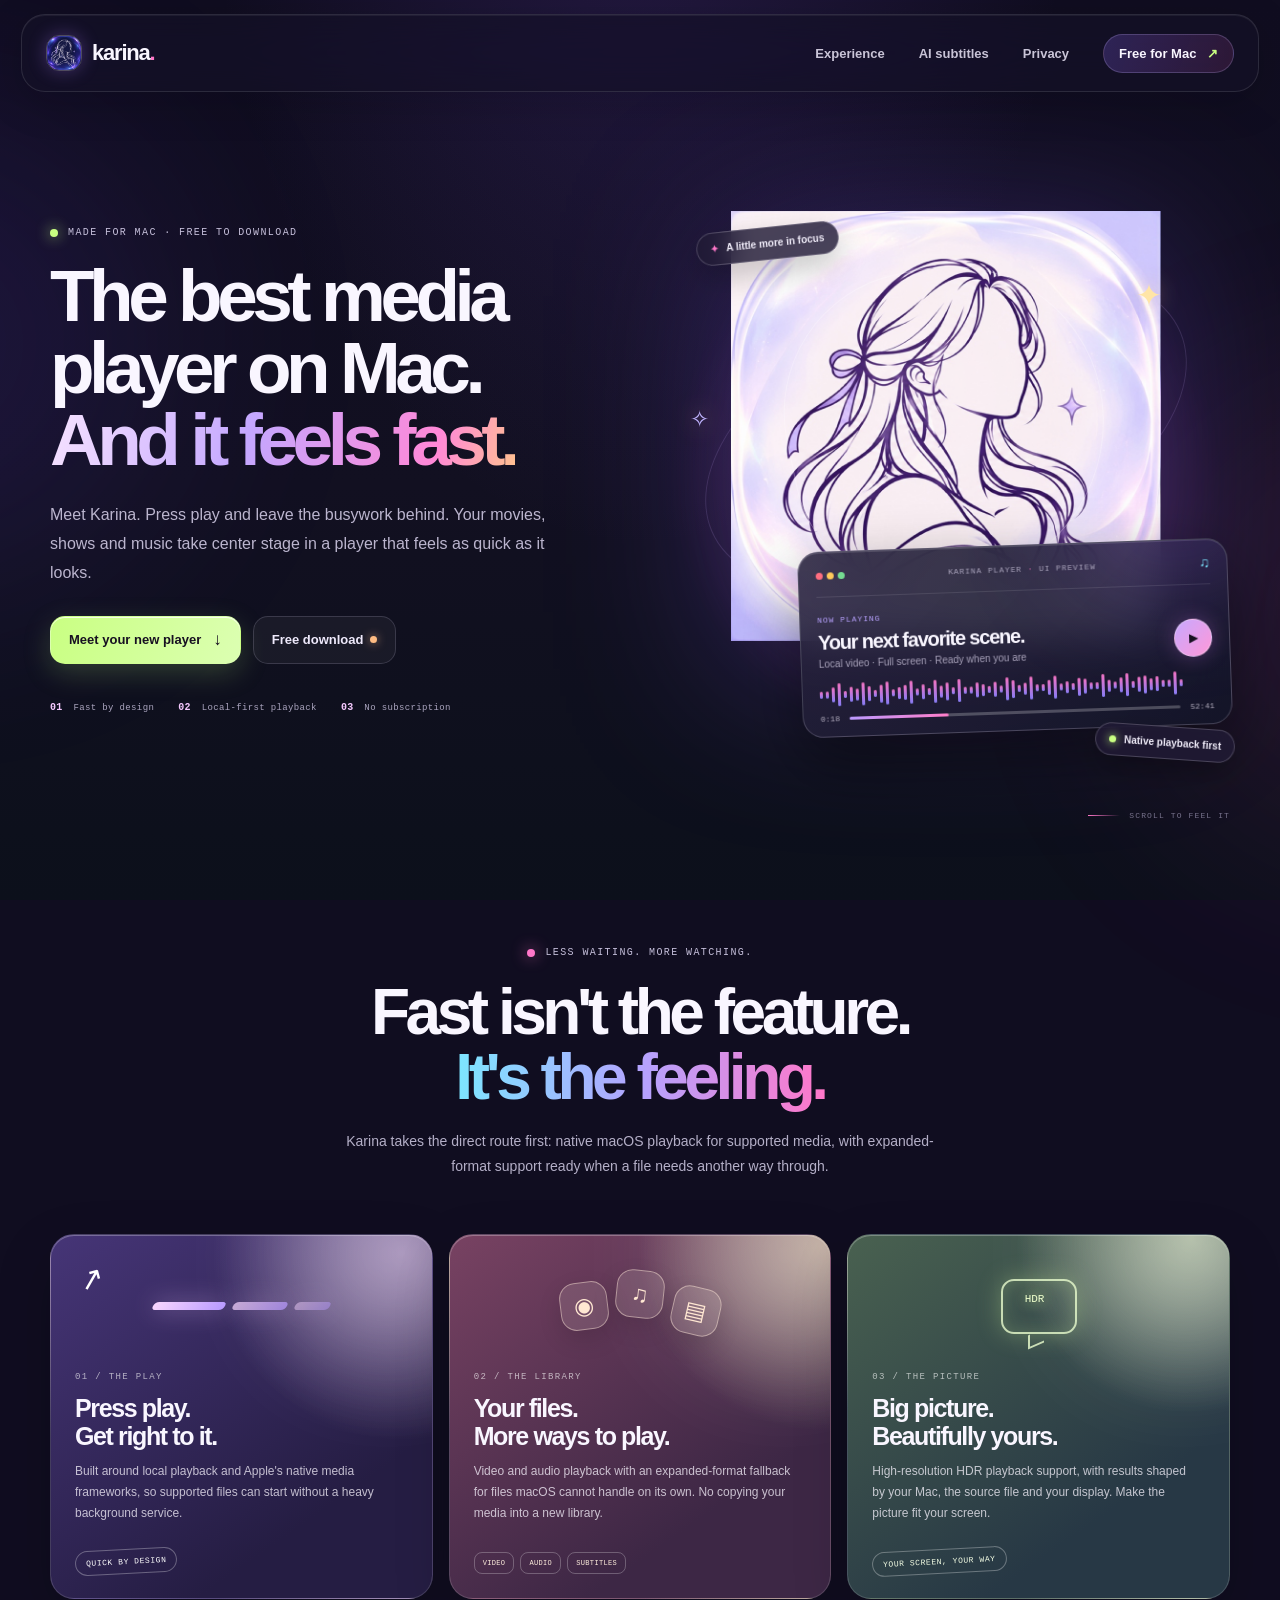
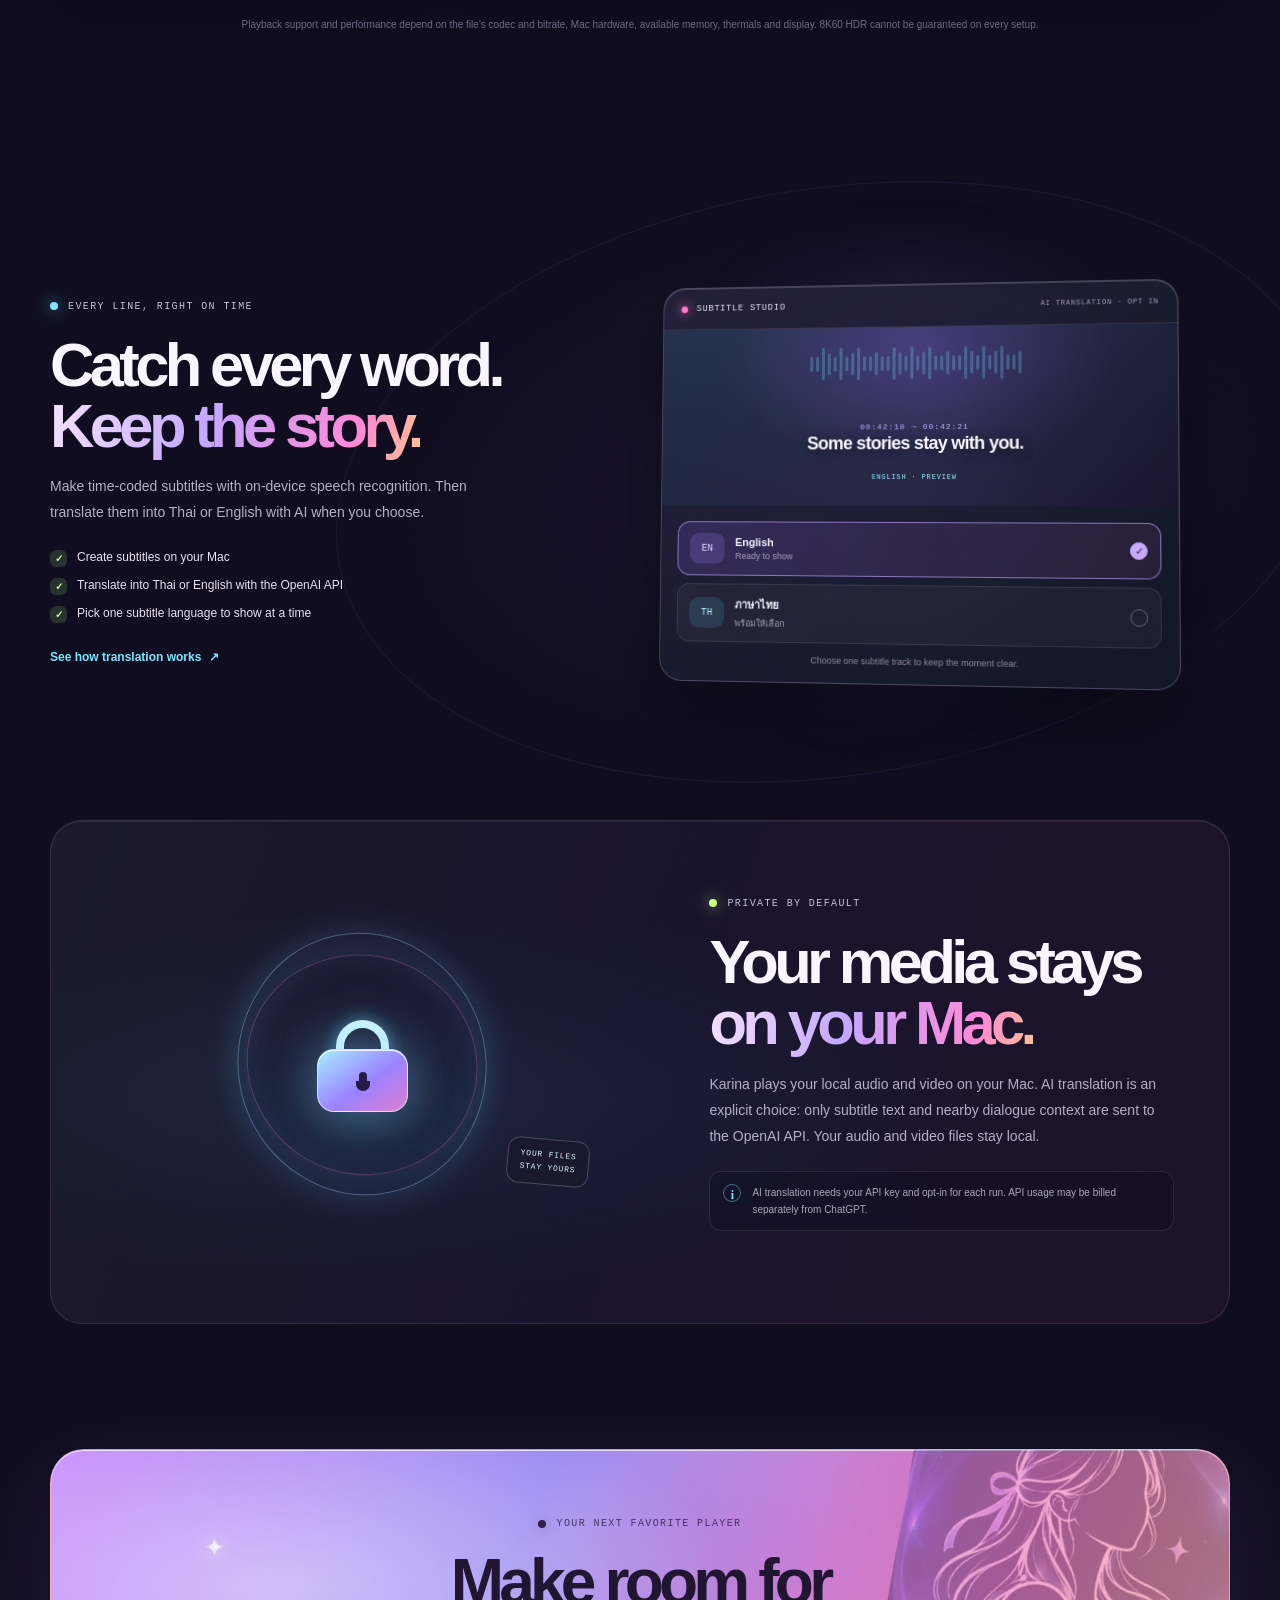
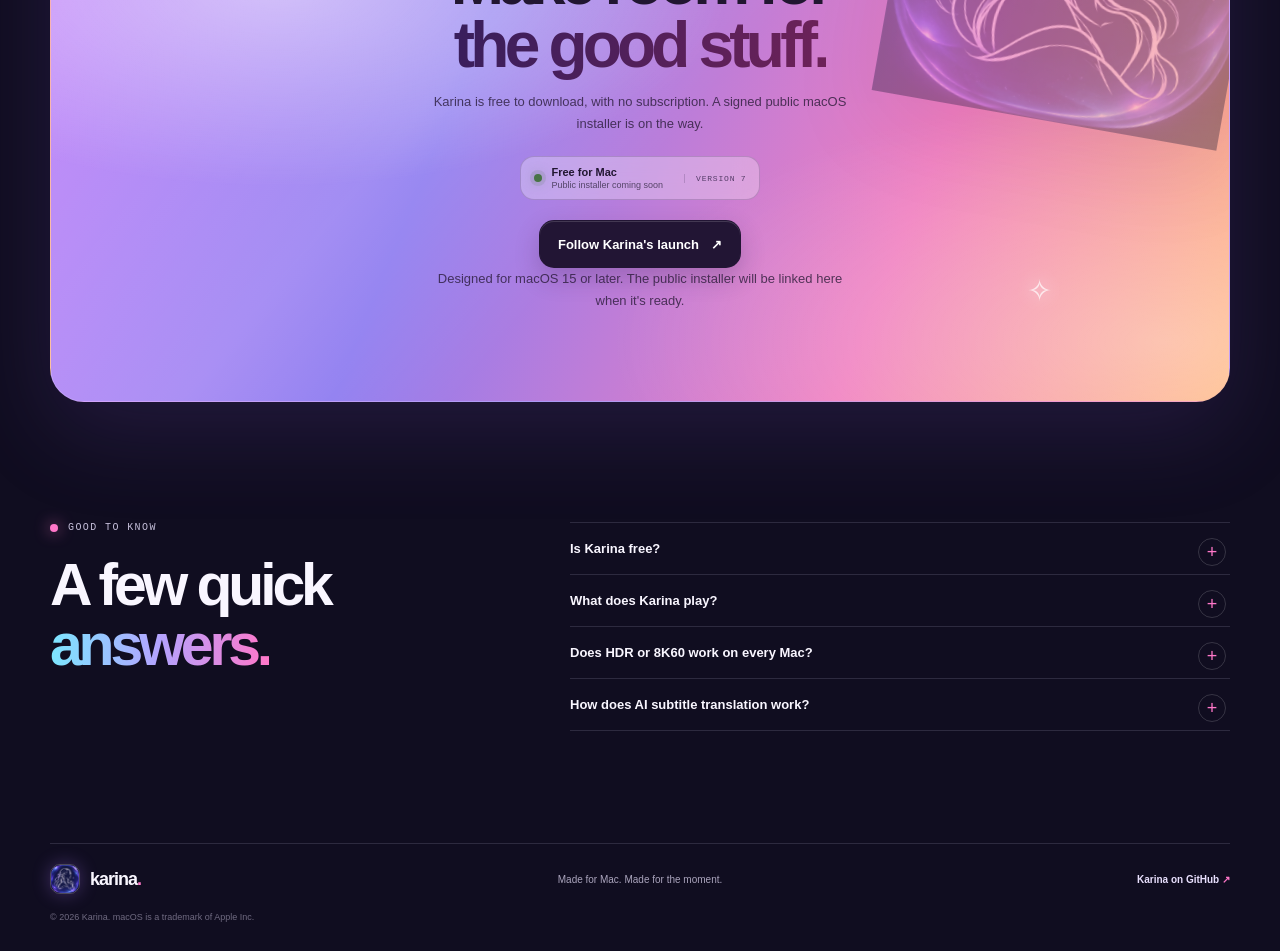
==== public/index.html @ db1b9286 "Build Karina marketing website" ====
<!doctype html>
<html lang="en">
  <head>
    <meta charset="utf-8">
    <meta name="viewport" content="width=device-width, initial-scale=1">
    <meta name="theme-color" content="#100d20">
    <meta name="description" content="Meet Karina: a fast, beautiful, free-to-download media player for Mac, with expanded format support and opt-in AI subtitle translation.">
    <meta property="og:type" content="website">
    <meta property="og:title" content="Karina — The Best Media Player on Mac">
    <meta property="og:description" content="Your media. In focus. Experience a fast, beautiful player made for Mac.">
    <meta property="og:image" content="https://notthedream.github.io/karina-website/assets/karina-dark.jpg">
    <title>Karina — The Best Media Player on Mac</title>
    <link rel="icon" type="image/png" href="./assets/karina-favicon.png">
    <link rel="preload" href="./assets/karina-dark.jpg" as="image" fetchpriority="high">
    <link rel="stylesheet" href="./styles.css">
    <script defer src="./main.js"></script>
  </head>
  <body>
    <div class="site-glow site-glow--one" aria-hidden="true"></div>
    <div class="site-glow site-glow--two" aria-hidden="true"></div>

    <header class="topbar">
      <a class="brand" href="#top" aria-label="Karina home">
        <span class="brand-mark"><img src="./assets/karina-dark.jpg" alt=""></span>
        <span>karina<span class="brand-period">.</span></span>
      </a>
      <button class="nav-toggle" type="button" aria-expanded="false" aria-controls="site-nav" aria-label="Open navigation">
        <span></span><span></span>
      </button>
      <nav class="site-nav" id="site-nav" aria-label="Main navigation">
        <a href="#experience">Experience</a>
        <a href="#subtitles">AI subtitles</a>
        <a href="#privacy">Privacy</a>
        <a class="nav-download" href="#download">Free for Mac <span aria-hidden="true">↗</span></a>
      </nav>
    </header>

    <main id="top">
      <section class="hero section-wrap">
        <div class="hero-copy" data-reveal>
          <div class="eyebrow"><span class="eyebrow-dot"></span> MADE FOR MAC · FREE TO DOWNLOAD</div>
          <h1>The best media player on Mac.<br><span>And it feels fast.</span></h1>
          <p class="hero-lede">Meet Karina. Press play and leave the busywork behind. Your movies, shows and music take center stage in a player that feels as quick as it looks.</p>
          <div class="hero-actions">
            <a class="button button-primary" href="#experience">Meet your new player <span aria-hidden="true">↓</span></a>
            <a class="button button-quiet" href="#download">Free download <span class="soon-dot" aria-hidden="true"></span><span class="sr-only">coming soon</span></a>
          </div>
          <div class="hero-proof" aria-label="Karina highlights">
            <span><b>01</b> Fast by design</span>
            <span><b>02</b> Local-first playback</span>
            <span><b>03</b> No subscription</span>
          </div>
        </div>

        <div class="hero-visual" data-reveal aria-label="Karina app artwork and an illustrative player interface">
          <div class="orbit orbit--outer" aria-hidden="true"></div>
          <div class="orbit orbit--inner" aria-hidden="true"></div>
          <div class="spark spark--one" aria-hidden="true">✦</div>
          <div class="spark spark--two" aria-hidden="true">✧</div>
          <div class="hero-orb">
            <div class="orb-halo" aria-hidden="true"></div>
            <picture>
              <source srcset="./assets/karina-light.jpg" media="(prefers-color-scheme: light)">
              <img class="hero-icon" src="./assets/karina-dark.jpg" alt="Karina's signature faceless portrait in a luminous violet glass orb">
            </picture>
          </div>
          <div class="player-card" aria-label="Illustrative Karina playback controls">
            <div class="player-card-top">
              <span class="mini-lights" aria-hidden="true"><i></i><i></i><i></i></span>
              <span class="player-card-label">KARINA PLAYER <span>·</span> UI PREVIEW</span>
              <span class="sound-glyph" aria-hidden="true">♫</span>
            </div>
            <div class="player-card-content">
              <div>
                <p class="track-kicker">NOW PLAYING</p>
                <h2>Your next favorite scene.</h2>
                <p class="track-meta">Local video · Full screen · Ready when you are</p>
              </div>
              <button class="play-orb" type="button" aria-label="Decorative play icon" tabindex="-1"><span aria-hidden="true">▶</span></button>
            </div>
            <div class="waveform" aria-hidden="true">
              <i></i><i></i><i></i><i></i><i></i><i></i><i></i><i></i><i></i><i></i><i></i><i></i><i></i><i></i><i></i><i></i><i></i><i></i><i></i><i></i><i></i><i></i><i></i><i></i><i></i><i></i><i></i><i></i><i></i><i></i><i></i><i></i><i></i><i></i><i></i><i></i><i></i><i></i><i></i><i></i><i></i><i></i><i></i><i></i><i></i><i></i><i></i><i></i><i></i><i></i><i></i><i></i><i></i><i></i><i></i><i></i><i></i><i></i><i></i><i></i><i></i>
            </div>
            <div class="player-card-bottom"><span>0:18</span><span class="seek-line"><i></i></span><span>52:41</span></div>
          </div>
          <div class="float-chip float-chip--top"><span class="chip-icon">✦</span> A little more in focus</div>
          <div class="float-chip float-chip--bottom"><span class="live-dot"></span> Native playback first</div>
        </div>
        <div class="hero-scroll" aria-hidden="true"><span></span> SCROLL TO FEEL IT</div>
      </section>

      <section class="statement section-wrap" id="experience">
        <div class="section-heading" data-reveal>
          <p class="eyebrow"><span class="eyebrow-dot eyebrow-dot--pink"></span> LESS WAITING. MORE WATCHING.</p>
          <h2>Fast isn't the feature.<br><em>It's the feeling.</em></h2>
          <p>Karina takes the direct route first: native macOS playback for supported media, with expanded-format support ready when a file needs another way through.</p>
        </div>
        <div class="feature-grid">
          <article class="feature-card feature-card--violet" data-reveal>
            <div class="feature-symbol feature-symbol--speed" aria-hidden="true"><span>↗</span><i></i><i></i><i></i></div>
            <p class="card-index">01 / THE PLAY</p>
            <h3>Press play.<br>Get right to it.</h3>
            <p>Built around local playback and Apple's native media frameworks, so supported files can start without a heavy background service.</p>
            <div class="card-sticker">QUICK BY DESIGN</div>
          </article>
          <article class="feature-card feature-card--peach" data-reveal>
            <div class="feature-symbol feature-symbol--formats" aria-hidden="true"><span>◉</span><span>♫</span><span>▤</span></div>
            <p class="card-index">02 / THE LIBRARY</p>
            <h3>Your files.<br>More ways to play.</h3>
            <p>Video and audio playback with an expanded-format fallback for files macOS cannot handle on its own. No copying your media into a new library.</p>
            <div class="format-pills"><span>VIDEO</span><span>AUDIO</span><span>SUBTITLES</span></div>
          </article>
          <article class="feature-card feature-card--lime" data-reveal>
            <div class="feature-symbol feature-symbol--display" aria-hidden="true"><span></span><i>HDR</i></div>
            <p class="card-index">03 / THE PICTURE</p>
            <h3>Big picture.<br>Beautifully yours.</h3>
            <p>High-resolution HDR playback support, with results shaped by your Mac, the source file and your display. Make the picture fit your screen.</p>
            <div class="card-sticker card-sticker--dark">YOUR SCREEN, YOUR WAY</div>
          </article>
        </div>
        <p class="fine-print section-wrap">Playback support and performance depend on the file's codec and bitrate, Mac hardware, available memory, thermals and display. 8K60 HDR cannot be guaranteed on every setup.</p>
      </section>

      <section class="subtitle-section section-wrap" id="subtitles">
        <div class="subtitle-copy" data-reveal>
          <p class="eyebrow"><span class="eyebrow-dot eyebrow-dot--cyan"></span> EVERY LINE, RIGHT ON TIME</p>
          <h2>Catch every word.<br><span>Keep the story.</span></h2>
          <p>Make time-coded subtitles with on-device speech recognition. Then translate them into Thai or English with AI when you choose.</p>
          <ul class="check-list">
            <li><span>✓</span> Create subtitles on your Mac</li>
            <li><span>✓</span> Translate into Thai or English with the OpenAI API</li>
            <li><span>✓</span> Pick one subtitle language to show at a time</li>
          </ul>
          <a class="text-link" href="#privacy">See how translation works <span aria-hidden="true">↗</span></a>
        </div>
        <div class="caption-stage" data-reveal aria-label="Example of two subtitle language options">
          <div class="caption-decoration caption-decoration--one" aria-hidden="true">K</div>
          <div class="caption-decoration caption-decoration--two" aria-hidden="true">字幕</div>
          <div class="caption-window">
            <div class="caption-topline"><span class="caption-dot"></span> SUBTITLE STUDIO <span class="caption-state">AI TRANSLATION · OPT IN</span></div>
            <div class="caption-scene">
              <div class="caption-wave" aria-hidden="true"><i></i><i></i><i></i><i></i><i></i><i></i><i></i><i></i><i></i><i></i><i></i><i></i><i></i><i></i><i></i><i></i><i></i><i></i><i></i><i></i><i></i><i></i><i></i><i></i><i></i><i></i><i></i><i></i><i></i><i></i><i></i><i></i><i></i><i></i><i></i><i></i></div>
              <div class="caption-lines"><span class="caption-time">00:42:18 → 00:42:21</span><p>Some stories stay with you.</p><span class="caption-language">ENGLISH · PREVIEW</span></div>
            </div>
            <div class="language-switch">
              <div class="language-option language-option--active"><span class="language-flag">EN</span><span><b>English</b><small>Ready to show</small></span><span class="radio-check" aria-hidden="true">✓</span></div>
              <div class="language-option"><span class="language-flag language-flag--thai">TH</span><span><b>ภาษาไทย</b><small>พร้อมให้เลือก</small></span><span class="radio-empty" aria-hidden="true"></span></div>
            </div>
            <p class="caption-footnote">Choose one subtitle track to keep the moment clear.</p>
          </div>
        </div>
      </section>

      <section class="privacy-section section-wrap" id="privacy">
        <div class="privacy-art" data-reveal aria-hidden="true">
          <div class="privacy-ring privacy-ring--one"></div><div class="privacy-ring privacy-ring--two"></div>
          <div class="privacy-lock"><span class="lock-shackle"></span><span class="lock-body"><i></i></span></div>
          <div class="privacy-tag">YOUR FILES<br>STAY YOURS</div>
        </div>
        <div class="privacy-copy" data-reveal>
          <p class="eyebrow"><span class="eyebrow-dot eyebrow-dot--lime"></span> PRIVATE BY DEFAULT</p>
          <h2>Your media stays<br><span>on your Mac.</span></h2>
          <p>Karina plays your local audio and video on your Mac. AI translation is an explicit choice: only subtitle text and nearby dialogue context are sent to the OpenAI API. Your audio and video files stay local.</p>
          <div class="privacy-note"><span class="privacy-note-icon">i</span><span>AI translation needs your API key and opt-in for each run. API usage may be billed separately from ChatGPT.</span></div>
        </div>
      </section>

      <section class="download-section section-wrap" id="download">
        <div class="download-sheen" aria-hidden="true"></div>
        <div class="download-content" data-reveal>
          <p class="eyebrow eyebrow--center"><span class="eyebrow-dot"></span> YOUR NEXT FAVORITE PLAYER</p>
          <h2>Make room for<br><span>the good stuff.</span></h2>
          <p>Karina is free to download, with no subscription. A signed public macOS installer is on the way.</p>
          <div class="download-status"><span class="status-pulse"></span><span><b>Free for Mac</b><small>Public installer coming soon</small></span><span class="status-version">VERSION 7</span></div>
          <a class="button button-light" href="https://github.com/notthedream/karina-website" target="_blank" rel="noopener noreferrer">Follow Karina's launch <span aria-hidden="true">↗</span></a>
          <p class="download-footnote">Designed for macOS 15 or later. The public installer will be linked here when it's ready.</p>
        </div>
        <div class="download-portrait" aria-hidden="true"><img src="./assets/karina-dark.jpg" alt=""></div>
        <div class="download-star download-star--one" aria-hidden="true">✦</div><div class="download-star download-star--two" aria-hidden="true">✧</div>
      </section>

      <section class="faq section-wrap" aria-labelledby="faq-title">
        <div class="faq-heading" data-reveal><p class="eyebrow"><span class="eyebrow-dot eyebrow-dot--pink"></span> GOOD TO KNOW</p><h2 id="faq-title">A few quick<br><em>answers.</em></h2></div>
        <div class="faq-list" data-reveal>
          <details><summary>Is Karina free?</summary><p>Yes. Karina is free to download and has no subscription. A signed public installer is being prepared.</p></details>
          <details><summary>What does Karina play?</summary><p>Karina plays local audio and video, using native macOS playback first and expanded-format support when needed. The exact formats and smoothness depend on the file and your Mac.</p></details>
          <details><summary>Does HDR or 8K60 work on every Mac?</summary><p>No player can promise that. HDR and high-resolution playback depend on the codec, bitrate, hardware decoder, memory bandwidth, thermals and display path.</p></details>
          <details><summary>How does AI subtitle translation work?</summary><p>Speech recognition creates time-coded captions on device. If you add an OpenAI API key and opt in, Karina can translate the subtitle text and nearby dialogue context into Thai or English. Audio and video are not sent.</p></details>
        </div>
      </section>
    </main>

    <footer class="site-footer section-wrap">
      <a class="brand" href="#top" aria-label="Karina home"><span class="brand-mark"><img src="./assets/karina-dark.jpg" alt=""></span><span>karina<span class="brand-period">.</span></span></a>
      <p>Made for Mac. Made for the moment.</p>
      <a class="footer-link" href="https://github.com/notthedream/karina-website" target="_blank" rel="noopener noreferrer">Karina on GitHub <span aria-hidden="true">↗</span></a>
      <small>© 2026 Karina. macOS is a trademark of Apple Inc.</small>
    </footer>
  </body>
</html>
---- public/styles.css ----
:root {
  color-scheme: dark;
  --ink: #f9f6ff;
  --muted: #b4afc7;
  --quiet: #86819c;
  --night: #100d20;
  --panel: rgba(30, 25, 50, .76);
  --line: rgba(224, 216, 255, .14);
  --violet: #a48bff;
  --pink: #ff77c9;
  --cyan: #7ce6ff;
  --lime: #c9ff82;
  --orange: #ffbc83;
  --sans: 'Avenir Next', 'Helvetica Neue', -apple-system, BlinkMacSystemFont, 'Segoe UI', sans-serif;
  --mono: 'SFMono-Regular', Menlo, Consolas, monospace;
}

* { box-sizing: border-box; }
html { scroll-behavior: smooth; scroll-padding-top: 88px; }
body { margin: 0; overflow-x: hidden; color: var(--ink); background: var(--night); font-family: var(--sans); -webkit-font-smoothing: antialiased; }
body::before { position: fixed; inset: 0; z-index: -2; pointer-events: none; content: ''; background: radial-gradient(ellipse at 50% -22%, rgba(114, 72, 201, .22), transparent 48%), linear-gradient(180deg, #100d20 0%, #121021 54%, #0c101b 100%); }
a { color: inherit; text-decoration: none; }
button { color: inherit; font: inherit; }
.sr-only { position: absolute; width: 1px; height: 1px; padding: 0; margin: -1px; overflow: hidden; clip: rect(0, 0, 0, 0); white-space: nowrap; border: 0; }
.section-wrap { width: min(1180px, calc(100% - 64px)); margin-inline: auto; }
.site-glow { position: fixed; z-index: -1; width: 470px; height: 470px; border-radius: 50%; filter: blur(120px); opacity: .12; pointer-events: none; }
.site-glow--one { top: 12%; left: -310px; background: #7447ff; }
.site-glow--two { right: -340px; bottom: 5%; background: #ff49bd; opacity: .09; }

.topbar { position: sticky; top: 0; z-index: 20; display: flex; align-items: center; justify-content: space-between; width: min(1380px, calc(100% - 42px)); height: 78px; margin: 14px auto 0; padding: 0 24px; border: 1px solid rgba(255,255,255,.11); border-radius: 24px; background: rgba(20, 17, 37, .72); box-shadow: 0 10px 40px rgba(3, 2, 12, .18), inset 0 1px rgba(255,255,255,.06); backdrop-filter: blur(22px) saturate(150%); }
.brand { display: inline-flex; align-items: center; gap: 10px; font-size: 22px; font-weight: 800; letter-spacing: -.055em; }
.brand-mark { display: grid; width: 36px; height: 36px; place-items: center; overflow: hidden; border: 1px solid rgba(255,255,255,.25); border-radius: 13px; box-shadow: 0 0 18px rgba(173, 121, 255, .3); }
.brand-mark img { width: 100%; height: 100%; object-fit: cover; }
.brand-period { color: var(--pink); }
.site-nav { display: flex; align-items: center; gap: 34px; color: #c9c4d7; font-size: 13px; font-weight: 700; }
.site-nav a { transition: color .2s ease, background .2s ease, transform .2s ease; }
.site-nav a:hover { color: #fff; }
.site-nav .nav-download { padding: 11px 15px; color: #f9f6ff; border: 1px solid rgba(203, 187, 255, .22); border-radius: 999px; background: linear-gradient(110deg, rgba(138, 103, 244, .24), rgba(237, 91, 181, .12)); }
.nav-download span { margin-left: 7px; color: var(--lime); }
.nav-toggle { display: none; }

.hero { position: relative; display: grid; min-height: 740px; grid-template-columns: 1fr 1fr; align-items: center; gap: 44px; padding-top: 34px; }
.hero-copy { position: relative; z-index: 2; padding: 10px 0 28px; }
.eyebrow { display: flex; align-items: center; gap: 10px; margin: 0 0 22px; color: #c5bfda; font-family: var(--mono); font-size: 10px; font-weight: 500; letter-spacing: .14em; }
.eyebrow-dot { display: inline-block; width: 8px; height: 8px; border-radius: 50%; background: var(--lime); box-shadow: 0 0 14px rgba(201,255,130,.85); }
.eyebrow-dot--pink { background: var(--pink); box-shadow: 0 0 15px rgba(255,119,201,.8); }
.eyebrow-dot--cyan { background: var(--cyan); box-shadow: 0 0 15px rgba(124,230,255,.8); }
.eyebrow-dot--lime { background: var(--lime); box-shadow: 0 0 15px rgba(201,255,130,.8); }
h1, h2, h3, p { margin-top: 0; }
.hero h1 { max-width: 710px; margin: 0 0 23px; font-size: clamp(44px, 5.7vw, 76px); font-weight: 800; line-height: .99; letter-spacing: -.075em; }
.hero h1 span, .subtitle-copy h2 span, .privacy-copy h2 span, .download-content h2 span { color: transparent; background: linear-gradient(105deg, #f3dfff 3%, #c4a7ff 43%, #ff88d7 82%, #ffc28e 100%); -webkit-background-clip: text; background-clip: text; }
.hero-lede { max-width: 525px; margin-bottom: 29px; color: #bbb5ce; font-size: 16px; line-height: 1.82; }
.hero-actions { display: flex; flex-wrap: wrap; gap: 12px; }
.button { display: inline-flex; min-height: 48px; align-items: center; justify-content: center; gap: 12px; padding: 0 18px; border: 1px solid transparent; border-radius: 15px; font-size: 13px; font-weight: 800; transition: transform .22s ease, box-shadow .22s ease, background .22s ease; }
.button:hover { transform: translateY(-3px); }
.button-primary { color: #171021; background: linear-gradient(110deg, var(--lime), #dcffb2); box-shadow: 0 9px 28px rgba(169, 230, 116, .21), inset 0 1px rgba(255,255,255,.75); }
.button-primary:hover { box-shadow: 0 13px 34px rgba(169, 230, 116, .32), inset 0 1px rgba(255,255,255,.75); }
.button-primary span { font-size: 17px; }
.button-quiet { border-color: rgba(230,221,255,.16); background: rgba(255,255,255,.045); color: #eee9fb; }
.soon-dot { width: 7px; height: 7px; margin-left: -5px; border-radius: 50%; background: var(--orange); box-shadow: 0 0 10px rgba(255,188,131,.7); }
.hero-proof { display: flex; flex-wrap: wrap; gap: 14px 24px; margin-top: 38px; color: #aaa4be; font-family: var(--mono); font-size: 9px; letter-spacing: .04em; }
.hero-proof b { margin-right: 5px; color: #f6c9ff; font-size: 10px; }
.hero-visual { position: relative; display: grid; min-height: 560px; place-items: center; isolation: isolate; }
.hero-visual::before { position: absolute; z-index: -2; width: min(540px, 100%); aspect-ratio: 1; border-radius: 50%; content: ''; background: radial-gradient(circle, rgba(128,92,242,.3) 0%, rgba(207,81,194,.15) 43%, transparent 72%); filter: blur(12px); }
.hero-orb { position: absolute; top: 12px; left: 50%; width: min(430px, 80%); aspect-ratio: 1; transform: translateX(-50%); filter: drop-shadow(0 28px 85px rgba(123, 83, 234, .32)); animation: float 7s ease-in-out infinite; }
.hero-icon { display: block; width: 100%; height: 100%; object-fit: contain; mix-blend-mode: screen; }
.orb-halo { position: absolute; z-index: -1; inset: 13%; border: 1px solid rgba(225,198,255,.38); border-radius: 48% 52% 56% 44%; background: radial-gradient(circle at 42% 31%, rgba(254,205,255,.14), transparent 43%), radial-gradient(circle, rgba(120,81,255,.12), transparent 68%); box-shadow: 0 0 44px rgba(181,126,255,.28), inset 0 0 54px rgba(181,126,255,.22); transform: rotate(-12deg); }
.orbit { position: absolute; left: 50%; top: 17%; width: 510px; height: 275px; border: 1px solid rgba(211,185,255,.15); border-radius: 50%; transform: translateX(-50%) rotate(-23deg); }
.orbit--inner { width: 410px; height: 225px; border-color: rgba(255,160,225,.13); transform: translateX(-50%) rotate(32deg); }
.spark { position: absolute; z-index: 3; color: #ffe5a6; text-shadow: 0 0 24px rgba(255,205,122,.8); }
.spark--one { top: 14%; right: 12%; font-size: 31px; }
.spark--two { top: 37%; left: 5%; color: #c0b4ff; font-size: 23px; }
.player-card { position: absolute; z-index: 4; right: 0; bottom: 28px; width: min(430px, 95%); padding: 15px 17px 13px; overflow: hidden; border: 1px solid rgba(245,239,255,.2); border-radius: 21px; background: linear-gradient(135deg, rgba(38,33,60,.88), rgba(18,20,39,.91)); box-shadow: 0 27px 65px rgba(0,0,0,.45), inset 0 1px rgba(255,255,255,.13); backdrop-filter: blur(20px); transform: rotate(-2deg); }
.player-card::before { position: absolute; top: -100px; right: -60px; width: 220px; height: 150px; border-radius: 50%; content: ''; background: rgba(170,104,255,.22); filter: blur(55px); }
.player-card-top, .player-card-bottom { position: relative; display: flex; align-items: center; justify-content: space-between; }
.player-card-top { padding-bottom: 13px; border-bottom: 1px solid rgba(255,255,255,.1); }
.mini-lights { display: flex; gap: 4px; }
.mini-lights i { width: 7px; height: 7px; border-radius: 50%; background: #ff6e80; }
.mini-lights i:nth-child(2) { background: #ffca5b; }.mini-lights i:nth-child(3) { background: #75dc91; }
.player-card-label { color: #aaa4bc; font-family: var(--mono); font-size: 8px; letter-spacing: .11em; }
.player-card-label span { color: var(--pink); }
.sound-glyph { color: var(--cyan); font-size: 14px; }
.player-card-content { position: relative; display: flex; align-items: end; justify-content: space-between; padding: 18px 0 13px; }
.track-kicker, .caption-time, .caption-language { margin: 0 0 7px; color: #b8a2ff; font-family: var(--mono); font-size: 8px; letter-spacing: .12em; }
.player-card-content h2 { margin-bottom: 4px; font-size: 20px; letter-spacing: -.06em; }
.track-meta { margin: 0; color: #a6a0b8; font-size: 10px; }
.play-orb { display: grid; width: 38px; height: 38px; flex: 0 0 auto; place-items: center; border: 1px solid rgba(255,255,255,.35); border-radius: 50%; background: linear-gradient(135deg, #c7a8ff, #ff98d8); box-shadow: 0 0 20px rgba(228,133,255,.27); color: #171121; font-size: 12px; }
.waveform { display: flex; height: 25px; align-items: center; gap: 3px; overflow: hidden; opacity: .95; }
.waveform i { display: block; width: 3px; height: 30%; flex: 0 0 3px; border-radius: 5px; background: linear-gradient(180deg, var(--pink), #8c81ff); }
.waveform i:nth-child(3n) { height: 62%; }.waveform i:nth-child(4n) { height: 90%; }.waveform i:nth-child(7n) { height: 48%; }.waveform i:nth-child(11n) { height: 72%; }
.player-card-bottom { margin-top: 7px; color: #b3adbf; font-family: var(--mono); font-size: 8px; }
.seek-line { position: relative; height: 3px; flex: 1; margin: 0 10px; border-radius: 5px; background: rgba(255,255,255,.23); }
.seek-line i { position: absolute; inset: 0 70% 0 0; border-radius: inherit; background: linear-gradient(90deg, #bc9aff, #ff7dc9); }
.float-chip { position: absolute; z-index: 5; display: inline-flex; align-items: center; gap: 8px; padding: 10px 13px; border: 1px solid rgba(244,237,255,.2); border-radius: 999px; background: rgba(32,26,53,.82); box-shadow: 0 12px 30px rgba(0,0,0,.22); color: #efebf8; font-size: 10px; font-weight: 700; backdrop-filter: blur(14px); }
.float-chip--top { top: 5%; left: 6%; transform: rotate(-6deg); }.float-chip--bottom { right: -1%; bottom: 0; transform: rotate(4deg); }
.chip-icon { color: var(--pink); }.live-dot { width: 7px; height: 7px; border-radius: 50%; background: var(--lime); box-shadow: 0 0 10px var(--lime); }
.hero-scroll { position: absolute; right: 0; bottom: 12px; display: flex; align-items: center; gap: 9px; color: #77728c; font-family: var(--mono); font-size: 8px; letter-spacing: .14em; }
.hero-scroll span { display: block; width: 32px; height: 1px; background: linear-gradient(90deg, var(--pink), transparent); }

.statement { padding-top: 115px; padding-bottom: 126px; }
.section-heading { max-width: 720px; margin: 0 auto 55px; text-align: center; }
.section-heading .eyebrow, .eyebrow--center { justify-content: center; }
.section-heading h2, .faq-heading h2 { margin-bottom: 18px; font-size: clamp(40px, 5vw, 65px); line-height: 1.02; letter-spacing: -.07em; }
.section-heading h2 em, .faq-heading h2 em { color: transparent; font-style: normal; background: linear-gradient(90deg, var(--cyan), #b4a3ff, var(--pink)); -webkit-background-clip: text; background-clip: text; }
.section-heading > p:last-child { max-width: 610px; margin: auto; color: var(--muted); font-size: 14px; line-height: 1.8; }
.feature-grid { display: grid; grid-template-columns: repeat(3, 1fr); gap: 16px; }
.feature-card { position: relative; display: flex; min-height: 355px; flex-direction: column; padding: 24px; overflow: hidden; border: 1px solid rgba(255,255,255,.14); border-radius: 24px; box-shadow: inset 0 1px rgba(255,255,255,.28), 0 20px 55px rgba(0,0,0,.18); }
.feature-card::after { position: absolute; top: -80px; right: -55px; width: 200px; height: 200px; border-radius: 50%; content: ''; background: rgba(255,255,255,.26); filter: blur(55px); }
.feature-card--violet { background: radial-gradient(circle at 92% 5%, rgba(247,211,255,.5), transparent 38%), linear-gradient(145deg, #463577, #251d43 74%); }
.feature-card--peach { background: radial-gradient(circle at 98% 3%, rgba(255,242,193,.57), transparent 36%), linear-gradient(145deg, #784262, #3d2745 73%); }
.feature-card--lime { background: radial-gradient(circle at 90% 1%, rgba(245,255,209,.56), transparent 35%), linear-gradient(145deg, #496150, #273845 73%); }
.feature-symbol { position: relative; z-index: 1; display: flex; height: 95px; align-items: center; justify-content: center; gap: 8px; margin-bottom: 18px; }
.feature-symbol--speed span { position: absolute; top: 2px; left: 4px; color: #fff; font-size: 30px; transform: rotate(-15deg); }
.feature-symbol--speed i { display: block; width: 72px; height: 8px; border-radius: 99px; background: linear-gradient(90deg, #f8d6ff, #b89aff); box-shadow: 0 0 22px rgba(238,197,255,.45); transform: skewX(-30deg); }
.feature-symbol--speed i:nth-of-type(2) { width: 54px; opacity: .72; }.feature-symbol--speed i:nth-of-type(3) { width: 35px; opacity: .48; }
.feature-symbol--formats span { display: grid; width: 48px; height: 48px; place-items: center; border: 1px solid rgba(255,233,216,.46); border-radius: 16px; background: rgba(255,245,233,.13); color: #ffe7d2; font-size: 23px; box-shadow: 0 9px 25px rgba(0,0,0,.12); transform: rotate(-7deg); }
.feature-symbol--formats span:nth-child(2) { transform: translateY(-12px) rotate(6deg); }.feature-symbol--formats span:nth-child(3) { transform: translateY(5px) rotate(13deg); }
.feature-symbol--display span { position: relative; width: 76px; height: 55px; border: 2px solid rgba(236,255,207,.8); border-radius: 13px; box-shadow: 0 0 25px rgba(218,255,156,.29), inset 0 0 18px rgba(218,255,156,.19); }
.feature-symbol--display span::after { position: absolute; right: 31px; bottom: -14px; width: 14px; height: 12px; border-bottom: 2px solid rgba(236,255,207,.8); border-left: 2px solid rgba(236,255,207,.8); content: ''; transform: skewY(-23deg); }
.feature-symbol--display i { position: absolute; top: 34px; left: calc(50% - 14px); color: #eeffcd; font-family: var(--mono); font-size: 11px; font-style: normal; text-shadow: 0 0 13px rgba(218,255,156,.9); }
.card-index { position: relative; z-index: 1; margin-bottom: 12px; color: rgba(255,255,255,.63); font-family: var(--mono); font-size: 9px; letter-spacing: .15em; }
.feature-card h3 { position: relative; z-index: 1; margin: 0 0 11px; font-size: 25px; line-height: 1.12; letter-spacing: -.055em; }
.feature-card > p:not(.card-index) { position: relative; z-index: 1; max-width: 320px; margin-bottom: 25px; color: rgba(250,245,255,.74); font-size: 12px; line-height: 1.75; }
.card-sticker { position: relative; z-index: 1; width: fit-content; margin-top: auto; padding: 7px 10px; border: 1px solid rgba(255,255,255,.3); border-radius: 999px; color: #fff; font-family: var(--mono); font-size: 8px; letter-spacing: .07em; transform: rotate(-3deg); }
.card-sticker--dark { color: #f5ffe6; }
.format-pills { display: flex; gap: 6px; margin-top: auto; }
.format-pills span { padding: 6px 8px; border: 1px solid rgba(255,255,255,.25); border-radius: 8px; color: #ffefde; font-family: var(--mono); font-size: 7px; letter-spacing: .05em; }
.fine-print { margin-top: 18px; color: #77728c; font-size: 10px; line-height: 1.6; text-align: center; }

.subtitle-section { position: relative; display: grid; grid-template-columns: .85fr 1.15fr; align-items: center; gap: 80px; padding: 94px 0 117px; }
.subtitle-section::before { position: absolute; z-index: -1; top: 3%; right: -8vw; width: 78vw; height: 90%; border: 1px solid rgba(171,145,255,.09); border-radius: 50%; content: ''; background: radial-gradient(ellipse, rgba(106,76,177,.11), transparent 68%); transform: rotate(-9deg); }
.subtitle-copy h2, .privacy-copy h2 { margin: 0 0 18px; font-size: clamp(39px, 4.8vw, 62px); line-height: 1; letter-spacing: -.075em; }
.subtitle-copy > p:not(.eyebrow), .privacy-copy > p:not(.eyebrow) { max-width: 465px; margin-bottom: 22px; color: var(--muted); font-size: 14px; line-height: 1.85; }
.check-list { display: grid; gap: 11px; padding: 0; margin: 24px 0 24px; list-style: none; color: #e7e1f2; font-size: 12px; }
.check-list li { display: flex; align-items: flex-start; gap: 10px; }
.check-list li span { display: grid; width: 17px; height: 17px; flex: 0 0 auto; place-items: center; border-radius: 6px; background: rgba(189,255,143,.15); color: var(--lime); font-size: 10px; font-weight: 800; }
.text-link { display: inline-flex; align-items: center; gap: 8px; color: var(--cyan); font-size: 12px; font-weight: 800; }
.text-link:hover { color: #fff; }
.caption-stage { position: relative; min-height: 440px; display: grid; place-items: center; perspective: 900px; }
.caption-stage::before { position: absolute; width: 350px; height: 350px; border-radius: 50%; content: ''; background: linear-gradient(135deg, rgba(179,115,255,.24), rgba(70,194,255,.13)); filter: blur(55px); }
.caption-decoration { position: absolute; display: grid; place-items: center; border: 1px solid rgba(255,255,255,.21); border-radius: 20px; background: linear-gradient(135deg, rgba(255,255,255,.19), rgba(255,255,255,.04)); color: rgba(255,255,255,.7); box-shadow: 0 20px 40px rgba(0,0,0,.19), inset 0 1px rgba(255,255,255,.25); backdrop-filter: blur(14px); }
.caption-decoration--one { top: 15px; left: 3%; width: 62px; height: 62px; color: #fff; font-size: 26px; font-weight: 800; transform: rotate(-14deg); }
.caption-decoration--two { right: 2%; bottom: 11px; width: 80px; height: 72px; color: #b5f2ff; font-size: 25px; transform: rotate(11deg); }
.caption-window { position: relative; z-index: 1; width: min(100%, 520px); overflow: hidden; border: 1px solid rgba(236,225,255,.22); border-radius: 23px; background: linear-gradient(145deg, rgba(37,33,59,.9), rgba(18,23,39,.9)); box-shadow: 0 36px 70px rgba(0,0,0,.38), inset 0 1px rgba(255,255,255,.17); backdrop-filter: blur(24px); transform: rotateY(-5deg) rotateX(2deg); }
.caption-topline { display: flex; align-items: center; gap: 9px; padding: 16px 18px; border-bottom: 1px solid rgba(255,255,255,.1); color: #e9e3f5; font-family: var(--mono); font-size: 9px; letter-spacing: .09em; }
.caption-dot { width: 7px; height: 7px; border-radius: 50%; background: var(--pink); box-shadow: 0 0 12px var(--pink); }
.caption-state { margin-left: auto; color: #a59abf; font-size: 7px; }
.caption-scene { position: relative; display: flex; min-height: 180px; align-items: end; justify-content: center; padding: 26px 20px 23px; overflow: hidden; background: radial-gradient(ellipse at 50% 10%, rgba(137,97,255,.27), transparent 55%), linear-gradient(155deg, rgba(37,64,89,.58), rgba(28,19,47,.75)); }
.caption-scene::before { position: absolute; inset: 0; content: ''; background: linear-gradient(90deg, transparent, rgba(180,172,255,.06), transparent); }
.caption-wave { position: absolute; top: 18px; display: flex; height: 37px; align-items: center; gap: 3px; opacity: .25; }
.caption-wave i { display: block; width: 3px; height: 40%; border-radius: 5px; background: var(--cyan); }.caption-wave i:nth-child(3n) { height: 90%; }.caption-wave i:nth-child(4n) { height: 63%; }
.caption-lines { position: relative; width: 100%; text-align: center; }
.caption-lines .caption-time { color: #c0b1ff; }
.caption-lines p { margin: 0 0 11px; font-size: 18px; font-weight: 700; letter-spacing: -.04em; text-shadow: 0 2px 12px rgba(0,0,0,.5); }
.caption-language { margin: 0; color: #97e6ff; font-size: 7px; }
.language-switch { display: grid; gap: 8px; padding: 16px 17px 12px; }
.language-option { display: flex; align-items: center; gap: 11px; padding: 11px 12px; border: 1px solid rgba(255,255,255,.1); border-radius: 13px; background: rgba(255,255,255,.035); }
.language-option--active { border-color: rgba(190,166,255,.62); background: linear-gradient(100deg, rgba(134,101,232,.2), rgba(255,120,205,.08)); }
.language-flag { display: grid; width: 36px; height: 31px; place-items: center; border-radius: 9px; background: rgba(162,127,255,.2); color: #e2d7ff; font-family: var(--mono); font-size: 10px; font-weight: 500; }
.language-flag--thai { background: rgba(95,212,241,.13); color: #b4f3ff; }
.language-option b, .language-option small { display: block; }.language-option b { margin-bottom: 3px; font-size: 11px; }.language-option small { color: #a69fb8; font-size: 9px; }
.radio-check, .radio-empty { display: grid; width: 17px; height: 17px; place-items: center; margin-left: auto; border: 1px solid rgba(255,255,255,.3); border-radius: 50%; font-size: 10px; }
.radio-check { border-color: #c8a9ff; background: #c8a9ff; color: #241637; }.radio-empty { background: transparent; }
.caption-footnote { margin: 0; padding: 0 18px 17px; color: #8f899f; font-size: 9px; text-align: center; }

.privacy-section { position: relative; display: grid; grid-template-columns: 1.05fr .95fr; align-items: center; gap: 90px; padding: 77px 55px 92px; border: 1px solid rgba(235,231,255,.12); border-radius: 32px; background: linear-gradient(110deg, rgba(235,245,255,.055), rgba(169,137,255,.055) 48%, rgba(255,141,215,.055)); box-shadow: inset 0 1px rgba(255,255,255,.07); }
.privacy-section::before { position: absolute; inset: 1px; border-radius: inherit; content: ''; background: radial-gradient(ellipse at 30% 55%, rgba(92,206,239,.08), transparent 49%); pointer-events: none; }
.privacy-art { position: relative; display: grid; min-height: 300px; place-items: center; }
.privacy-ring { position: absolute; width: 255px; height: 255px; border: 1px solid rgba(167,223,255,.35); border-radius: 46% 54% 47% 53%; box-shadow: 0 0 40px rgba(119,222,255,.14), inset 0 0 42px rgba(117,205,255,.07); transform: rotate(32deg); }
.privacy-ring--two { width: 225px; height: 225px; border-color: rgba(255,143,216,.26); transform: rotate(-25deg); }
.privacy-lock { position: relative; display: grid; width: 105px; height: 95px; place-items: center; filter: drop-shadow(0 14px 30px rgba(56,198,233,.29)); }
.lock-shackle { position: absolute; top: 3px; width: 53px; height: 48px; border: 8px solid #c6f5ff; border-bottom: 0; border-radius: 28px 28px 0 0; box-shadow: 0 0 18px rgba(110,224,255,.55); }
.lock-body { position: absolute; bottom: 0; display: grid; width: 91px; height: 63px; place-items: center; border: 1px solid rgba(238,255,255,.7); border-radius: 17px; background: linear-gradient(145deg, #a7edff, #9a83ff 55%, #df7dd0); box-shadow: inset 0 1px rgba(255,255,255,.8), 0 0 45px rgba(157,183,255,.3); }
.lock-body i { position: relative; width: 8px; height: 18px; border-radius: 99px; background: #261a49; }.lock-body i::after { position: absolute; top: 9px; left: -3px; width: 14px; height: 10px; border-radius: 0 0 8px 8px; background: #261a49; content: ''; }
.privacy-tag { position: absolute; right: 6%; bottom: 10%; padding: 9px 12px; border: 1px solid rgba(255,255,255,.21); border-radius: 12px; background: rgba(26,25,45,.75); color: #d9f7ff; font-family: var(--mono); font-size: 8px; line-height: 1.6; letter-spacing: .1em; transform: rotate(5deg); }
.privacy-copy { position: relative; z-index: 1; }
.privacy-note { display: flex; max-width: 465px; gap: 11px; padding: 12px 13px; border: 1px solid rgba(255,255,255,.1); border-radius: 12px; background: rgba(3,9,21,.2); color: #aaa6ba; font-size: 10px; line-height: 1.7; }
.privacy-note-icon { display: grid; width: 18px; height: 18px; flex: 0 0 auto; place-items: center; border: 1px solid rgba(125,229,255,.44); border-radius: 50%; color: var(--cyan); font-family: Georgia, serif; font-size: 12px; font-weight: 700; }

.download-section { position: relative; display: grid; min-height: 480px; place-items: center; margin-top: 125px; margin-bottom: 112px; padding: 68px 28px; overflow: hidden; border: 1px solid rgba(242,228,255,.27); border-radius: 34px; background: linear-gradient(112deg, #c88cfa 0%, #8e7cf0 36%, #f07ebf 72%, #ffb57d 100%); box-shadow: 0 30px 90px rgba(112,73,174,.2), inset 0 1px rgba(255,255,255,.7); color: #211631; }
.download-sheen { position: absolute; inset: -20%; background: radial-gradient(ellipse at 28% 32%, rgba(255,255,255,.46), transparent 27%), radial-gradient(ellipse at 82% 78%, rgba(255,255,255,.32), transparent 29%), linear-gradient(130deg, transparent 18%, rgba(255,255,255,.12) 40%, transparent 52%); }
.download-content { position: relative; z-index: 3; max-width: 550px; text-align: center; }
.download-content .eyebrow { color: rgba(32,19,50,.74); }.download-content .eyebrow-dot { background: #31214a; box-shadow: 0 0 12px rgba(49,33,74,.28); }
.download-content h2 { margin: 0 0 14px; font-size: clamp(42px, 5vw, 64px); line-height: .98; letter-spacing: -.075em; }
.download-content h2 span { background: linear-gradient(100deg, #381e5c, #6d2258); -webkit-background-clip: text; background-clip: text; }
.download-content > p:not(.eyebrow) { max-width: 430px; margin: 0 auto 21px; color: rgba(35,23,50,.76); font-size: 13px; line-height: 1.7; }
.download-status { display: flex; width: fit-content; align-items: center; gap: 10px; margin: 0 auto 20px; padding: 9px 13px; border: 1px solid rgba(53,34,77,.21); border-radius: 14px; background: rgba(255,255,255,.29); text-align: left; backdrop-filter: blur(12px); }
.status-pulse { width: 8px; height: 8px; flex: 0 0 auto; border-radius: 50%; background: #487345; box-shadow: 0 0 0 4px rgba(67,111,67,.12), 0 0 13px rgba(67,111,67,.4); }
.download-status b, .download-status small { display: block; }.download-status b { margin-bottom: 2px; font-size: 11px; }.download-status small { color: rgba(37,29,52,.71); font-size: 9px; }
.status-version { margin-left: 11px; padding-left: 11px; border-left: 1px solid rgba(47,32,69,.2); color: rgba(44,27,66,.76); font-family: var(--mono); font-size: 8px; letter-spacing: .1em; }
.button-light { color: #fff; background: #221534; box-shadow: 0 10px 24px rgba(51,29,77,.23), inset 0 1px rgba(255,255,255,.15); }
.button-light:hover { box-shadow: 0 13px 28px rgba(51,29,77,.3), inset 0 1px rgba(255,255,255,.15); }
.download-content .download-footnote { margin: 14px 0 0; color: rgba(44,30,61,.62); font-size: 9px; }
.download-portrait { position: absolute; z-index: 1; top: -77px; right: -20px; width: 350px; opacity: .35; transform: rotate(10deg); filter: drop-shadow(0 30px 45px rgba(54,25,86,.24)); }
.download-portrait img { width: 100%; mix-blend-mode: multiply; }
.download-star { position: absolute; z-index: 1; color: rgba(255,255,255,.7); text-shadow: 0 0 18px rgba(255,255,255,.9); }.download-star--one { top: 15%; left: 13%; font-size: 25px; }.download-star--two { bottom: 17%; right: 15%; font-size: 30px; }

.faq { display: grid; grid-template-columns: .8fr 1.2fr; gap: 80px; padding: 8px 0 112px; }
.faq-heading h2 { font-size: clamp(40px, 4.6vw, 60px); }
.faq-list details { border-bottom: 1px solid var(--line); }
.faq-list details:first-child { border-top: 1px solid var(--line); }
.faq-list summary { position: relative; padding: 18px 40px 18px 0; cursor: pointer; font-size: 13px; font-weight: 700; list-style: none; }
.faq-list summary::-webkit-details-marker { display: none; }
.faq-list summary::after { position: absolute; top: 15px; right: 4px; display: grid; width: 26px; height: 26px; place-items: center; border: 1px solid rgba(255,255,255,.16); border-radius: 50%; color: var(--pink); content: '+'; font-size: 18px; font-weight: 400; transition: transform .2s ease; }
.faq-list details[open] summary::after { transform: rotate(45deg); }
.faq-list details p { max-width: 550px; margin: -3px 0 19px; padding-right: 30px; color: var(--muted); font-size: 11px; line-height: 1.8; }
.site-footer { display: grid; grid-template-columns: 1fr auto 1fr; align-items: center; gap: 18px; padding: 20px 0 29px; border-top: 1px solid var(--line); }
.site-footer .brand { font-size: 18px; }.site-footer .brand-mark { width: 30px; height: 30px; border-radius: 10px; }
.site-footer p, .site-footer .footer-link { margin: 0; color: #aaa4bc; font-size: 10px; }.site-footer .footer-link { justify-self: end; color: #e8dffd; font-weight: 700; }.site-footer .footer-link span { color: var(--pink); }
.site-footer small { grid-column: 1 / -1; color: #6f6a80; font-size: 9px; }

.js [data-reveal] { opacity: 0; transform: translateY(18px); transition: opacity .65s ease, transform .65s cubic-bezier(.2,.75,.25,1); }
.js [data-reveal].is-visible { opacity: 1; transform: none; }
@keyframes float { 0%, 100% { transform: translate(-50%, 0); } 50% { transform: translate(-50%, -12px); } }

@media (max-width: 900px) {
  .section-wrap { width: min(100% - 42px, 760px); }
  .hero { min-height: 0; grid-template-columns: 1fr; gap: 0; padding-top: 78px; }
  .hero-copy { max-width: 690px; }
  .hero-visual { min-height: 560px; max-width: 650px; width: 100%; margin: 0 auto; }
  .hero-orb { top: 0; width: min(420px, 70%); }
  .hero-scroll { display: none; }
  .statement { padding-top: 80px; padding-bottom: 82px; }
  .feature-grid { grid-template-columns: 1fr; max-width: 580px; margin: auto; }
  .feature-card { min-height: 300px; }
  .subtitle-section { grid-template-columns: 1fr; gap: 22px; padding: 55px 0 88px; }
  .subtitle-copy { max-width: 630px; }.caption-stage { max-width: 600px; width: 100%; margin: auto; }
  .privacy-section { grid-template-columns: .8fr 1.2fr; gap: 30px; padding-inline: 30px; }
  .privacy-art { transform: scale(.82); }
  .faq { grid-template-columns: 1fr; gap: 10px; }
}
@media (max-width: 620px) {
  html { scroll-padding-top: 72px; }
  .section-wrap { width: calc(100% - 34px); }
  .topbar { width: calc(100% - 22px); height: 64px; margin-top: 10px; padding: 0 14px; border-radius: 20px; }
  .brand { font-size: 20px; }.brand-mark { width: 32px; height: 32px; border-radius: 11px; }
  .nav-toggle { display: flex; width: 40px; height: 40px; flex-direction: column; align-items: center; justify-content: center; gap: 5px; border: 1px solid rgba(255,255,255,.13); border-radius: 13px; background: rgba(255,255,255,.04); }
  .nav-toggle span { width: 15px; height: 1.5px; border-radius: 3px; background: #fff; transition: transform .2s ease; }
  .nav-toggle[aria-expanded="true"] span:first-child { transform: translateY(3.2px) rotate(45deg); }.nav-toggle[aria-expanded="true"] span:last-child { transform: translateY(-3.2px) rotate(-45deg); }
  .site-nav { position: absolute; top: calc(100% + 9px); right: 0; left: 0; display: none; align-items: stretch; gap: 4px; padding: 9px; border: 1px solid rgba(255,255,255,.13); border-radius: 19px; background: rgba(22,18,39,.96); box-shadow: 0 18px 40px rgba(0,0,0,.34); backdrop-filter: blur(20px); }
  .site-nav.is-open { display: flex; flex-direction: column; }
  .site-nav a { padding: 13px 12px; border-radius: 12px; }.site-nav a:hover { background: rgba(255,255,255,.06); }.site-nav .nav-download { text-align: center; }
  .hero { padding-top: 62px; }
  .hero h1 { font-size: clamp(42px, 12vw, 62px); }
  .hero-lede { font-size: 14px; }
  .hero-proof { gap: 9px 15px; font-size: 8px; }
  .hero-visual { min-height: 390px; margin-top: 5px; }
  .hero-orb { width: 79%; }
  .orbit { top: 20%; width: 108%; height: 195px; }.orbit--inner { width: 88%; height: 165px; }
  .float-chip { padding: 8px 10px; font-size: 8px; }.float-chip--top { top: 5%; left: 0; }.float-chip--bottom { right: -2%; bottom: 1%; }
  .player-card { right: 0; bottom: 28px; width: 95%; padding: 13px; }.player-card-content h2 { font-size: 17px; }.track-meta { font-size: 9px; }
  .spark--one { top: 15%; right: 3%; }.spark--two { top: 35%; left: -1%; }
  .statement { padding-top: 60px; padding-bottom: 65px; }
  .section-heading { margin-bottom: 33px; }.section-heading h2 { font-size: 43px; }.section-heading > p:last-child { font-size: 12px; }
  .feature-card { min-height: 302px; padding: 20px; border-radius: 20px; }.feature-card h3 { font-size: 23px; }
  .subtitle-section { padding: 45px 0 66px; }.subtitle-copy h2, .privacy-copy h2 { font-size: 43px; }.subtitle-copy > p:not(.eyebrow), .privacy-copy > p:not(.eyebrow) { font-size: 12px; }
  .caption-stage { min-height: 370px; }.caption-window { border-radius: 19px; }.caption-lines p { font-size: 15px; }.caption-scene { min-height: 160px; }
  .privacy-section { grid-template-columns: 1fr; gap: 0; padding: 25px 20px 28px; border-radius: 24px; }.privacy-art { min-height: 230px; transform: scale(.72); }.privacy-copy { padding: 0 3px; }
  .download-section { width: calc(100% - 22px); min-height: 520px; margin-top: 70px; margin-bottom: 73px; padding: 45px 17px; border-radius: 25px; }.download-content h2 { font-size: 47px; }.download-content > p:not(.eyebrow) { font-size: 12px; }.download-portrait { top: -35px; right: -81px; width: 240px; opacity: .28; }.download-star--one { left: 7%; }.download-star--two { right: 9%; }
  .faq { gap: 8px; padding-bottom: 68px; }.faq-heading h2 { font-size: 45px; }.faq-list summary { font-size: 12px; }.faq-list details p { font-size: 10px; }
  .site-footer { grid-template-columns: 1fr auto; }.site-footer p { grid-column: 1 / -1; grid-row: 2; }.site-footer .footer-link { grid-column: 2; grid-row: 1; }
}
@media (prefers-reduced-motion: reduce) {
  *, *::before, *::after { scroll-behavior: auto !important; animation-duration: .01ms !important; animation-iteration-count: 1 !important; transition-duration: .01ms !important; }
  .js [data-reveal] { opacity: 1; transform: none; }
}
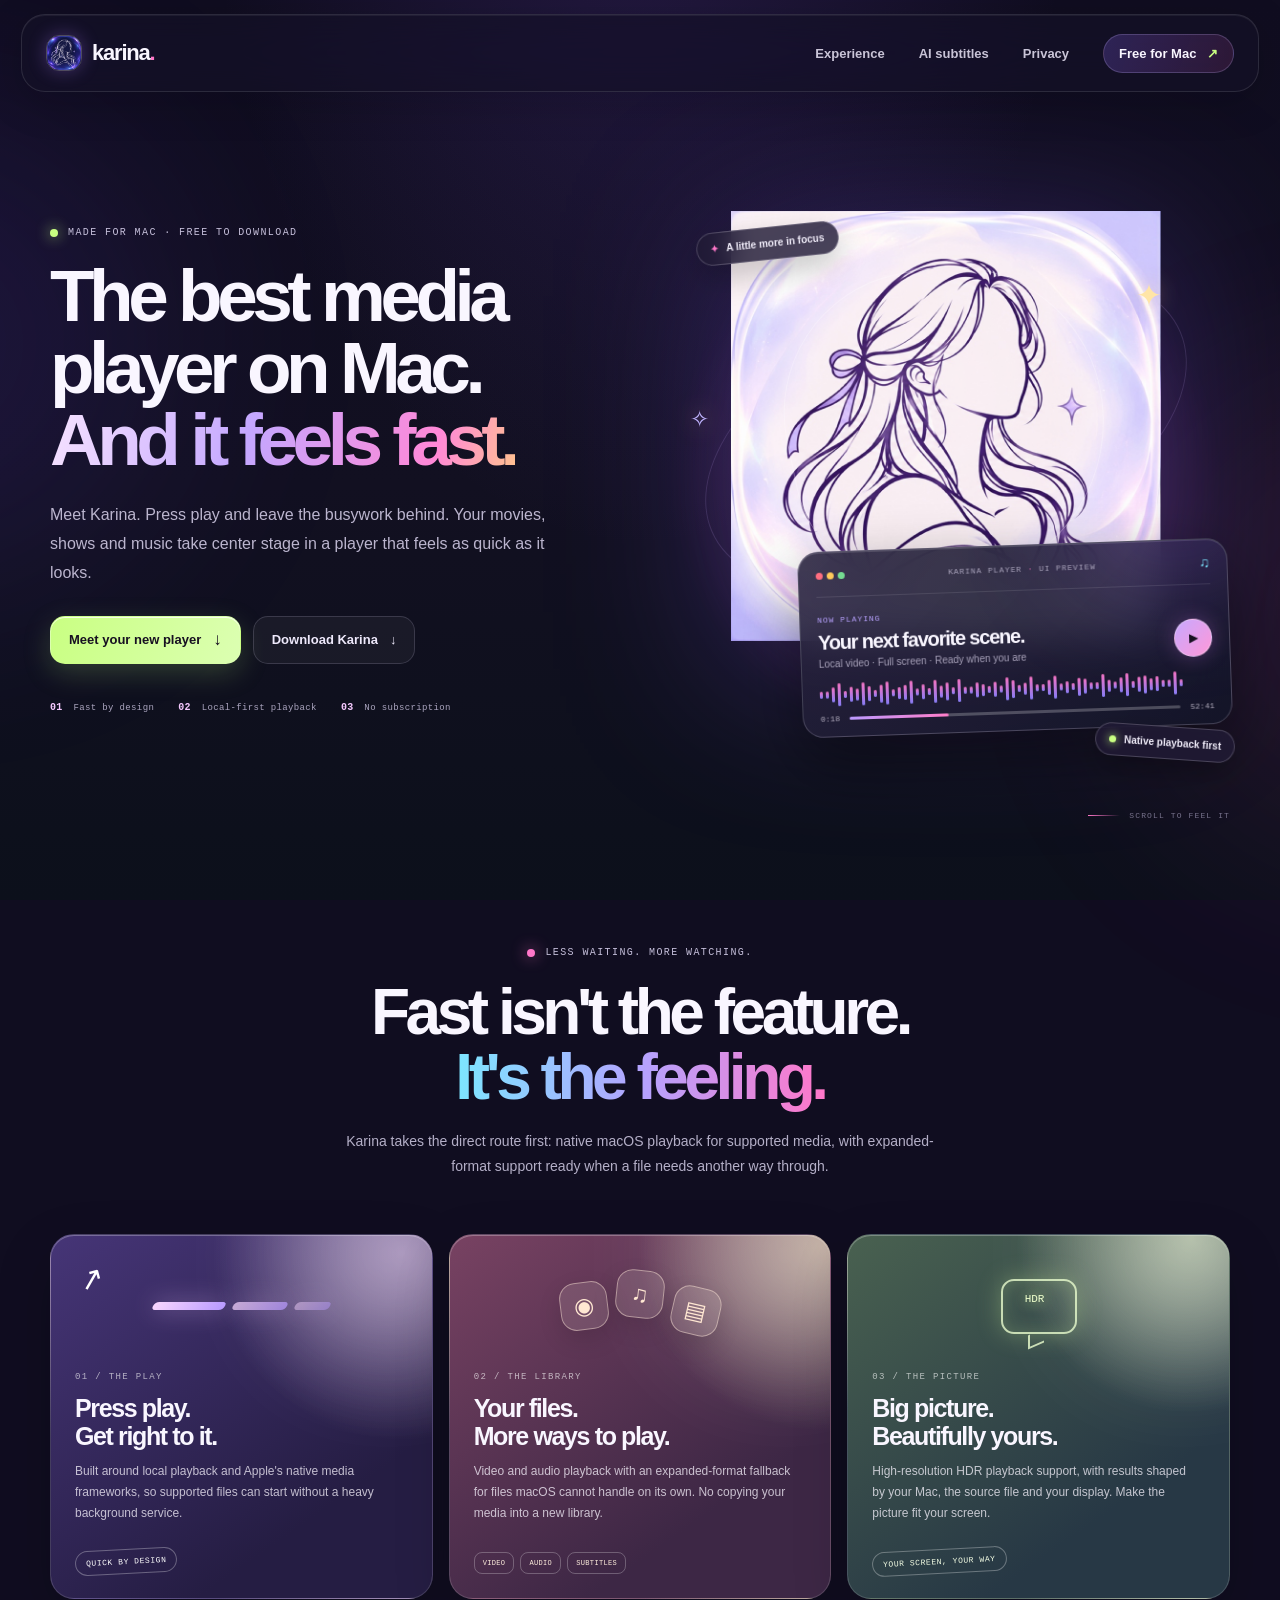
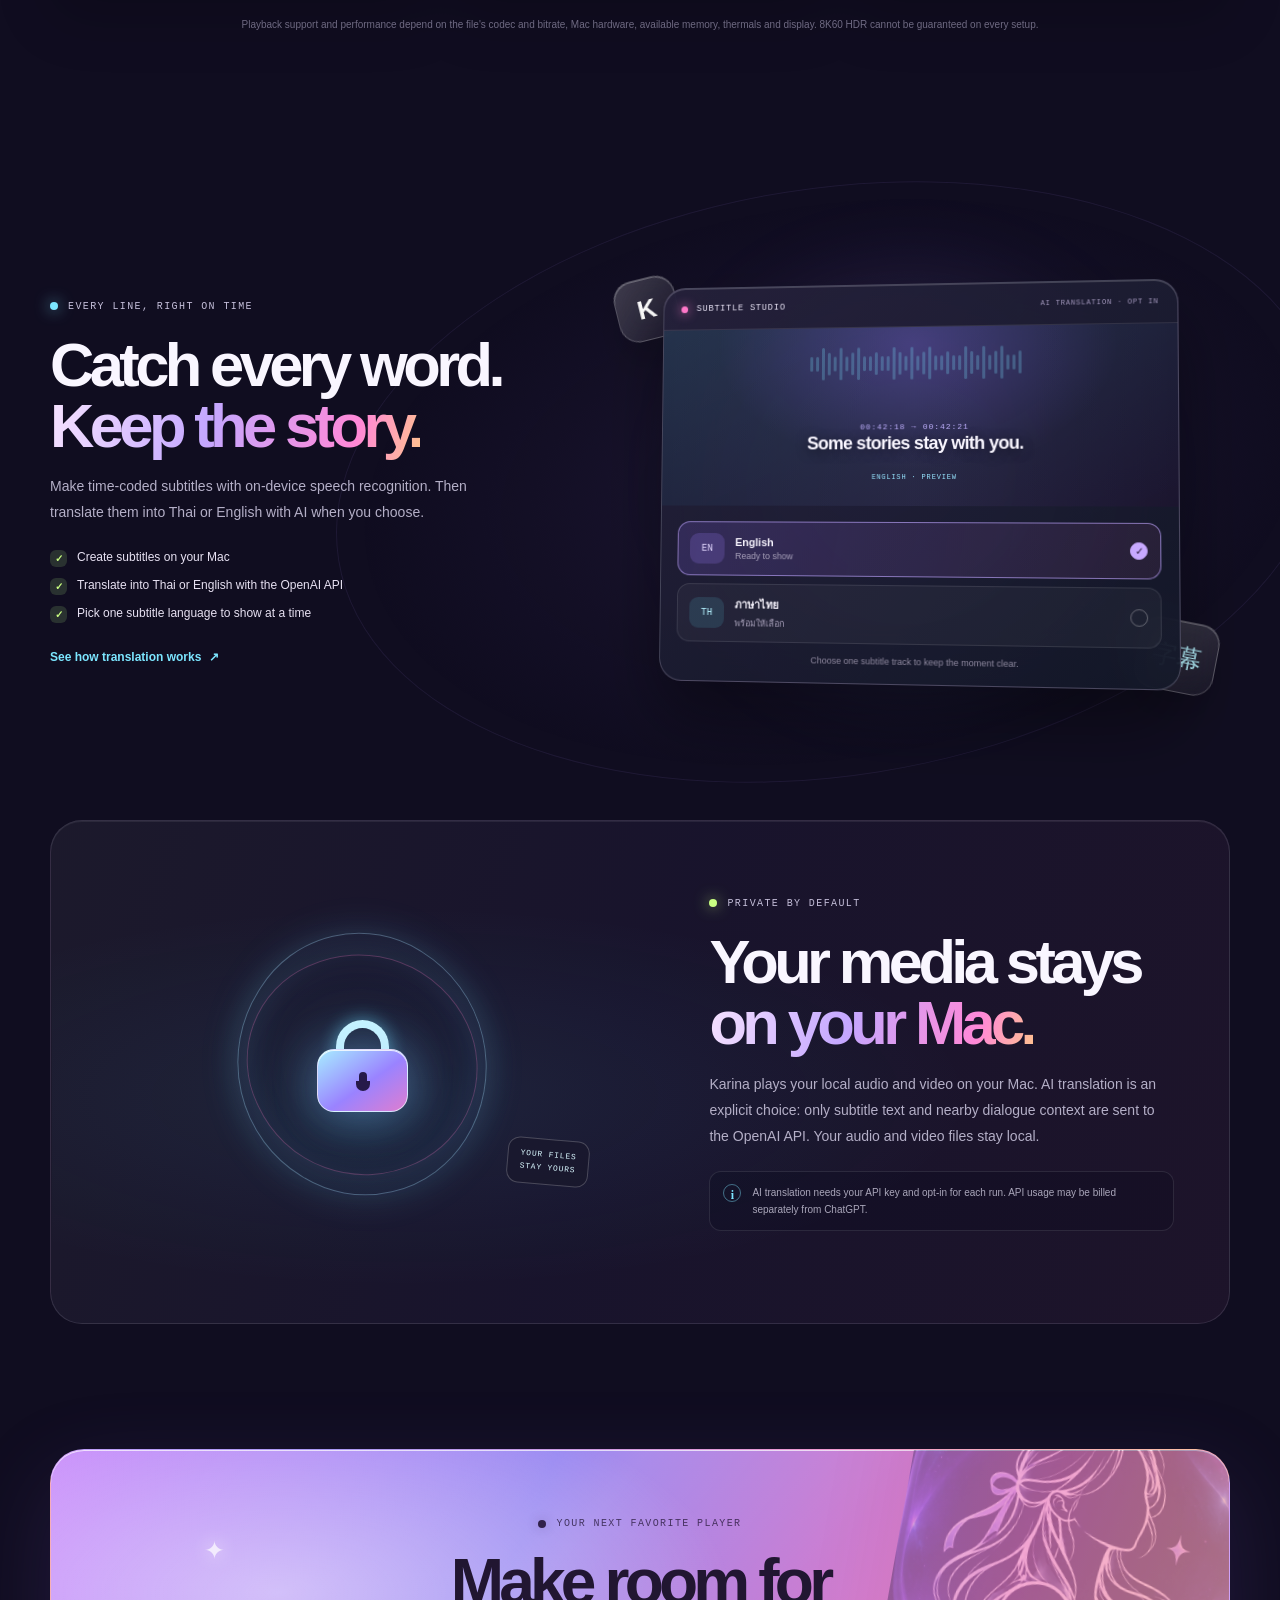
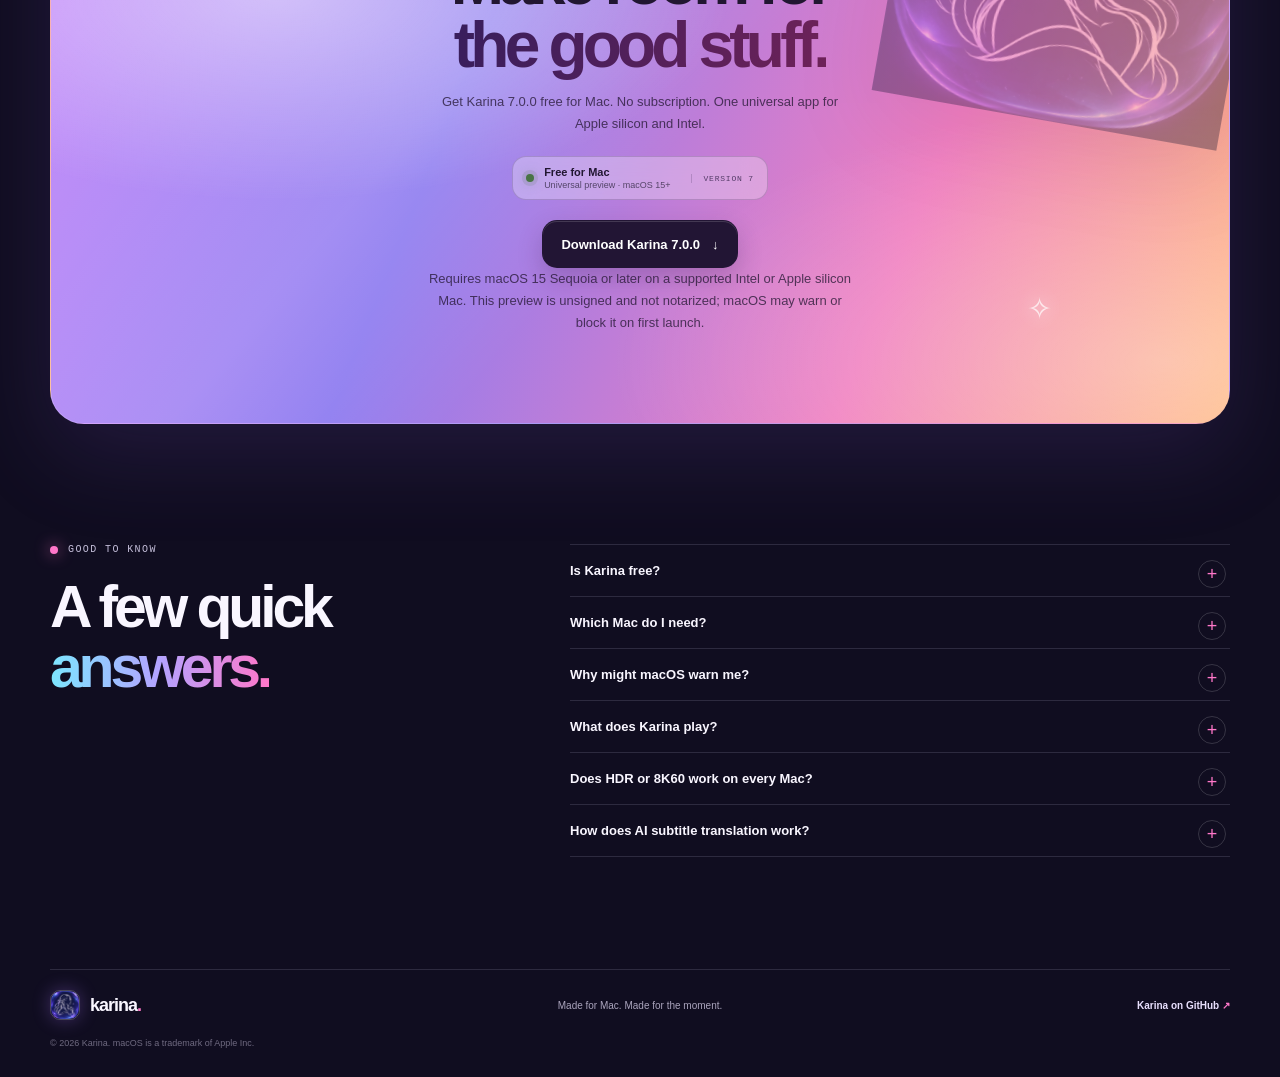
==== commit 6889cd89: "Add Karina macOS preview download info" ====
--- a/public/index.html
+++ b/public/index.html
@@ -43,7 +43,7 @@
           <p class="hero-lede">Meet Karina. Press play and leave the busywork behind. Your movies, shows and music take center stage in a player that feels as quick as it looks.</p>
           <div class="hero-actions">
             <a class="button button-primary" href="#experience">Meet your new player <span aria-hidden="true">↓</span></a>
-            <a class="button button-quiet" href="#download">Free download <span class="soon-dot" aria-hidden="true"></span><span class="sr-only">coming soon</span></a>
+            <a class="button button-quiet" href="#download">Download Karina <span aria-hidden="true">↓</span></a>
           </div>
           <div class="hero-proof" aria-label="Karina highlights">
             <span><b>01</b> Fast by design</span>
@@ -170,10 +170,10 @@
         <div class="download-content" data-reveal>
           <p class="eyebrow eyebrow--center"><span class="eyebrow-dot"></span> YOUR NEXT FAVORITE PLAYER</p>
           <h2>Make room for<br><span>the good stuff.</span></h2>
-          <p>Karina is free to download, with no subscription. A signed public macOS installer is on the way.</p>
-          <div class="download-status"><span class="status-pulse"></span><span><b>Free for Mac</b><small>Public installer coming soon</small></span><span class="status-version">VERSION 7</span></div>
-          <a class="button button-light" href="https://github.com/notthedream/karina-website" target="_blank" rel="noopener noreferrer">Follow Karina's launch <span aria-hidden="true">↗</span></a>
-          <p class="download-footnote">Designed for macOS 15 or later. The public installer will be linked here when it's ready.</p>
+          <p>Get Karina 7.0.0 free for Mac. No subscription. One universal app for Apple silicon and Intel.</p>
+          <div class="download-status"><span class="status-pulse"></span><span><b>Free for Mac</b><small>Universal preview · macOS 15+</small></span><span class="status-version">VERSION 7</span></div>
+          <a class="button button-light" href="https://github.com/notthedream/karina-website/releases/download/karina-v7.0.0-preview/Karina-7.0.0-macOS-universal.zip">Download Karina 7.0.0 <span aria-hidden="true">↓</span></a>
+          <p class="download-footnote">Requires macOS 15 Sequoia or later on a supported Intel or Apple silicon Mac. This preview is unsigned and not notarized; macOS may warn or block it on first launch.</p>
         </div>
         <div class="download-portrait" aria-hidden="true"><img src="./assets/karina-dark.jpg" alt=""></div>
         <div class="download-star download-star--one" aria-hidden="true">✦</div><div class="download-star download-star--two" aria-hidden="true">✧</div>
@@ -182,7 +182,9 @@
       <section class="faq section-wrap" aria-labelledby="faq-title">
         <div class="faq-heading" data-reveal><p class="eyebrow"><span class="eyebrow-dot eyebrow-dot--pink"></span> GOOD TO KNOW</p><h2 id="faq-title">A few quick<br><em>answers.</em></h2></div>
         <div class="faq-list" data-reveal>
-          <details><summary>Is Karina free?</summary><p>Yes. Karina is free to download and has no subscription. A signed public installer is being prepared.</p></details>
+          <details><summary>Is Karina free?</summary><p>Yes. Karina is free to download and has no subscription. Download the Karina 7.0.0 universal preview above.</p></details>
+          <details><summary>Which Mac do I need?</summary><p>Karina 7.0.0 requires macOS 15 Sequoia or later and runs on supported Intel and Apple silicon Macs. Your Mac must be able to run macOS 15; playback performance depends on the Mac and media file.</p></details>
+          <details><summary>Why might macOS warn me?</summary><p>This preview is not signed with a Developer ID and has not been notarized by Apple, so Gatekeeper may warn or block it when first opened. A signed, notarized download will follow when Developer ID signing is configured.</p></details>
           <details><summary>What does Karina play?</summary><p>Karina plays local audio and video, using native macOS playback first and expanded-format support when needed. The exact formats and smoothness depend on the file and your Mac.</p></details>
           <details><summary>Does HDR or 8K60 work on every Mac?</summary><p>No player can promise that. HDR and high-resolution playback depend on the codec, bitrate, hardware decoder, memory bandwidth, thermals and display path.</p></details>
           <details><summary>How does AI subtitle translation work?</summary><p>Speech recognition creates time-coded captions on device. If you add an OpenAI API key and opt in, Karina can translate the subtitle text and nearby dialogue context into Thai or English. Audio and video are not sent.</p></details>
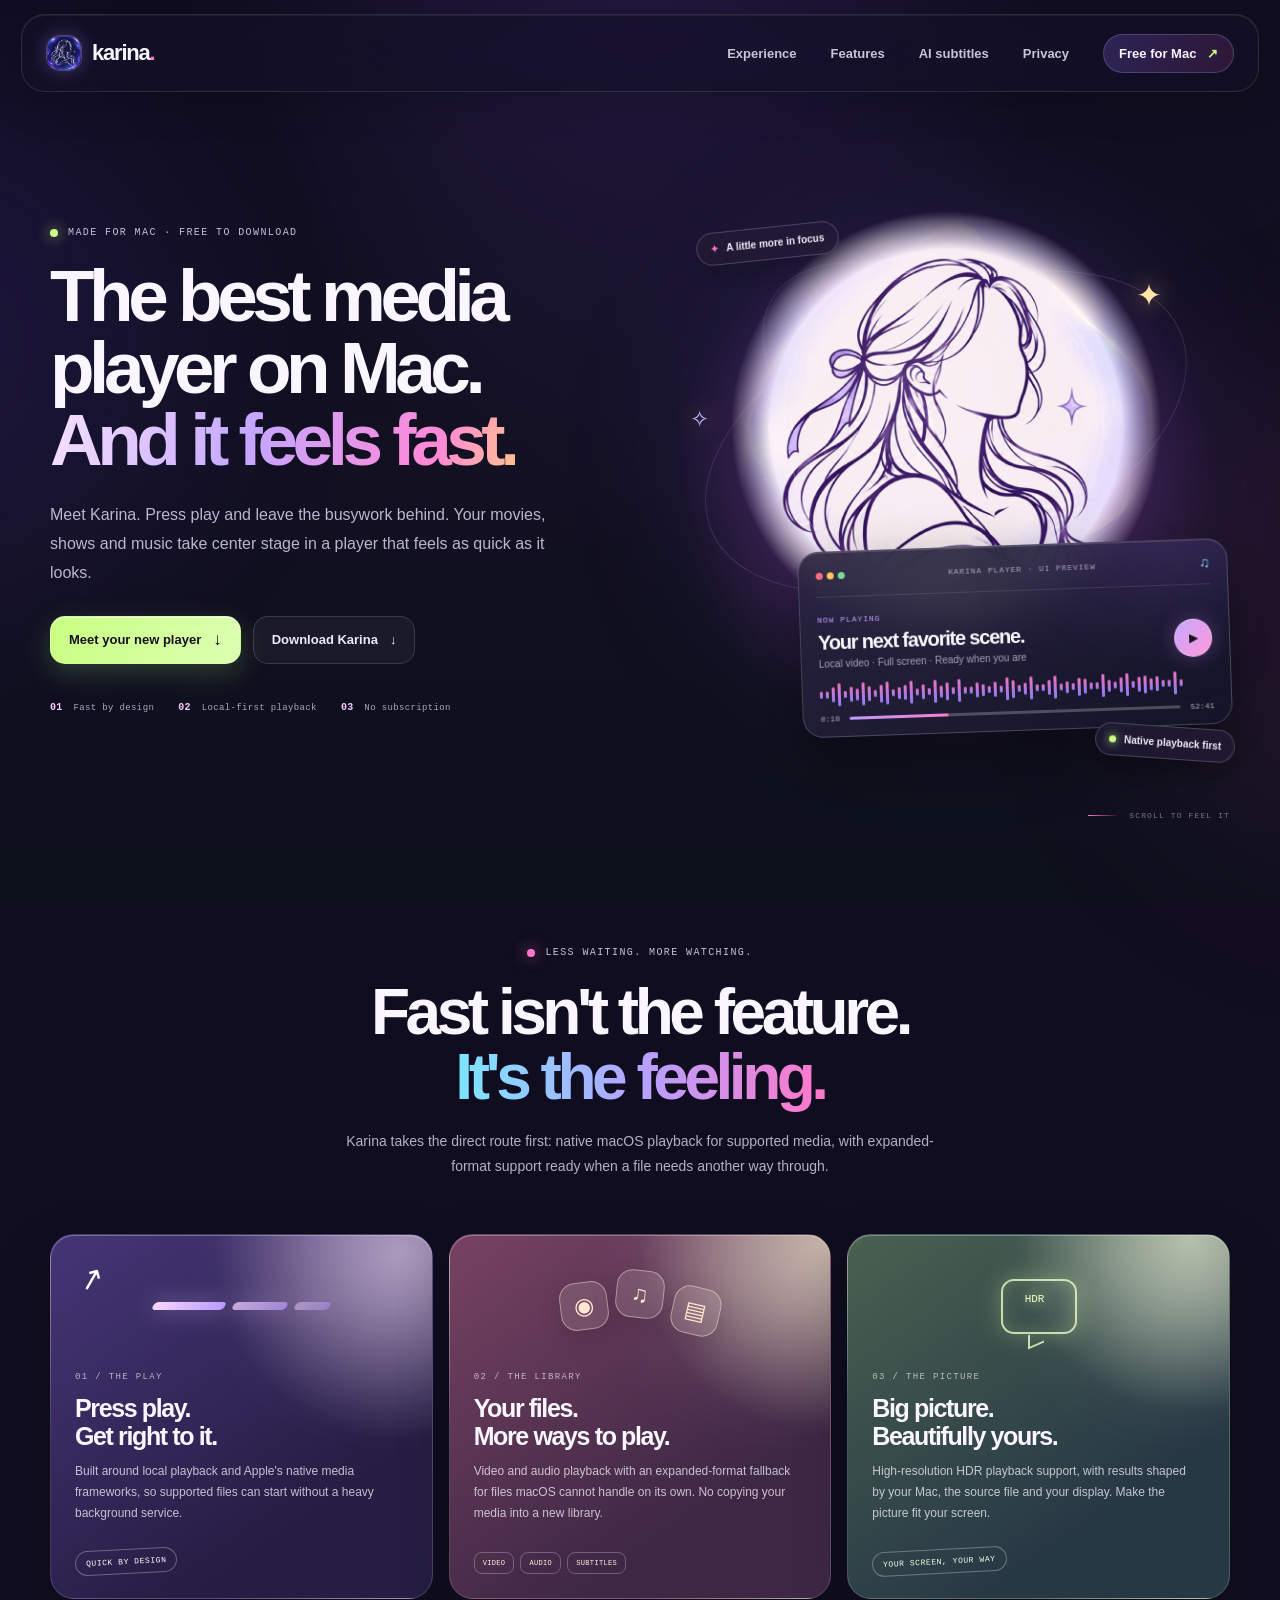
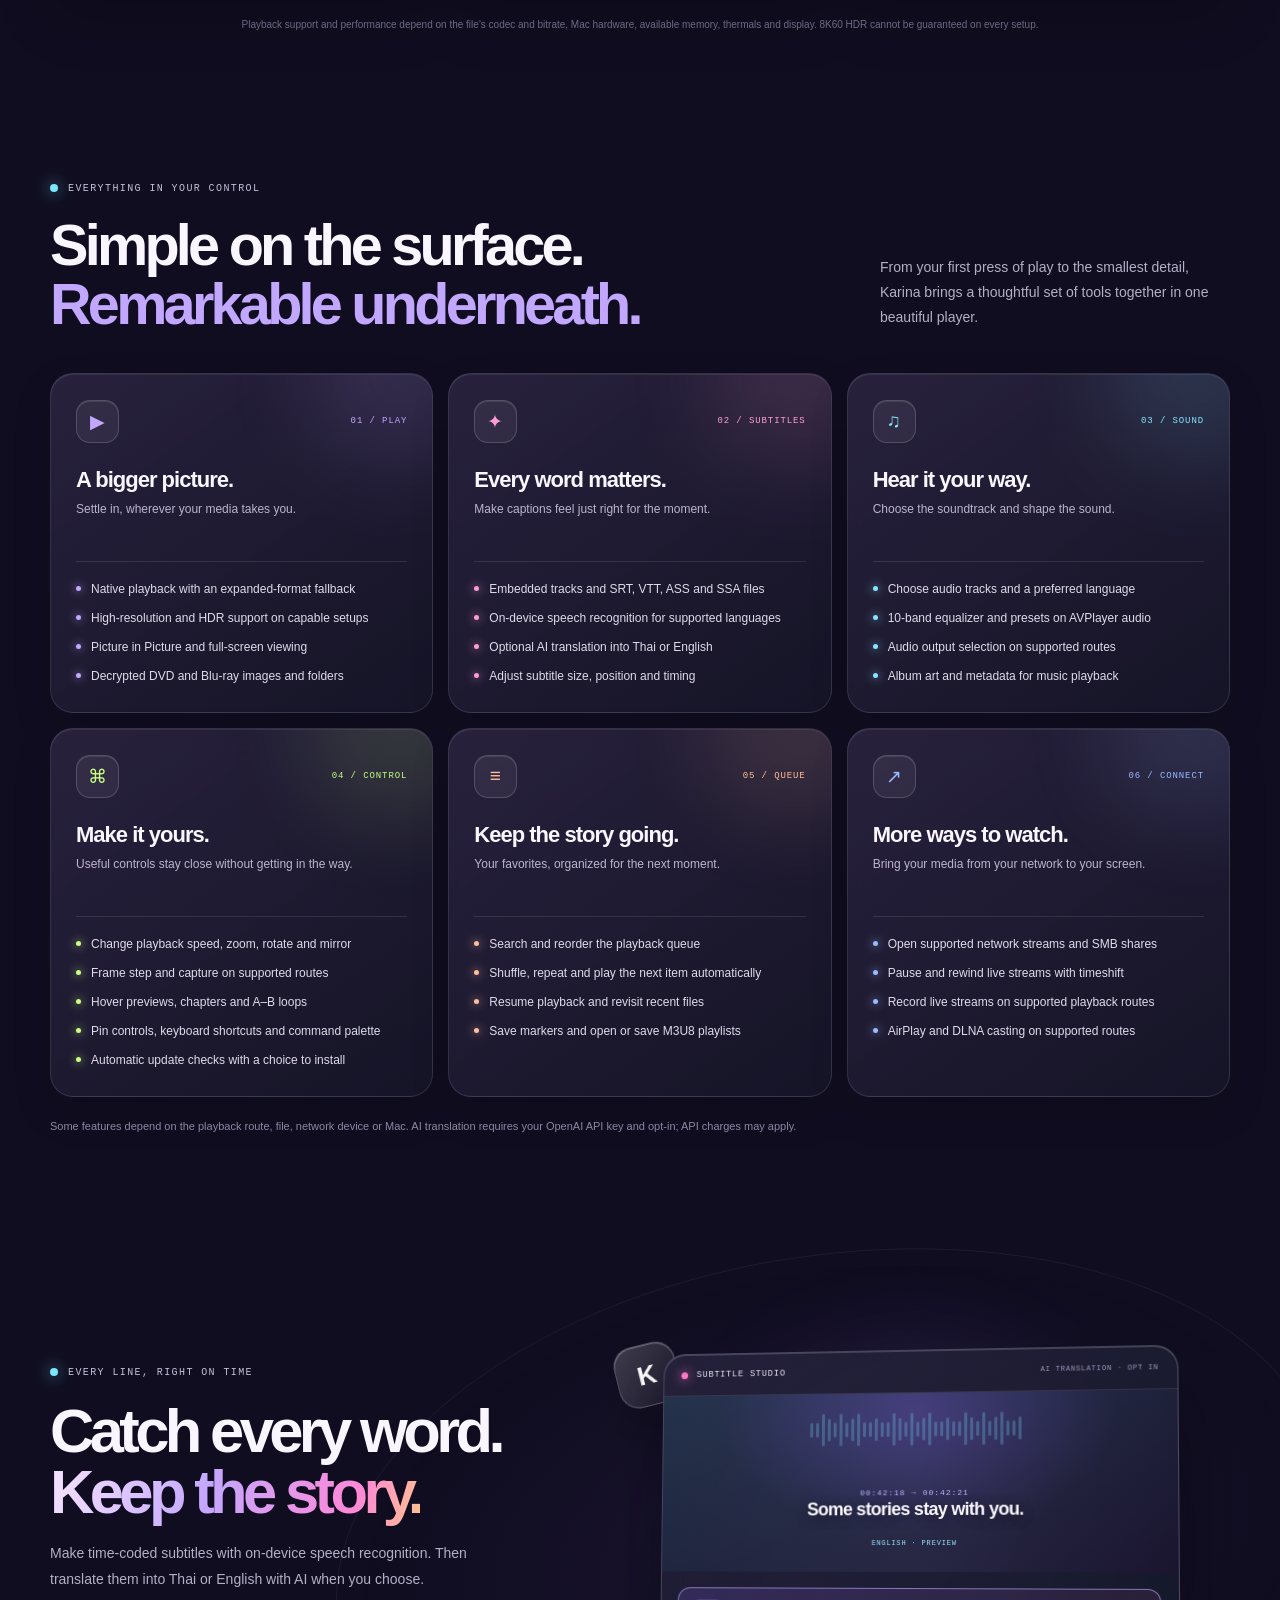
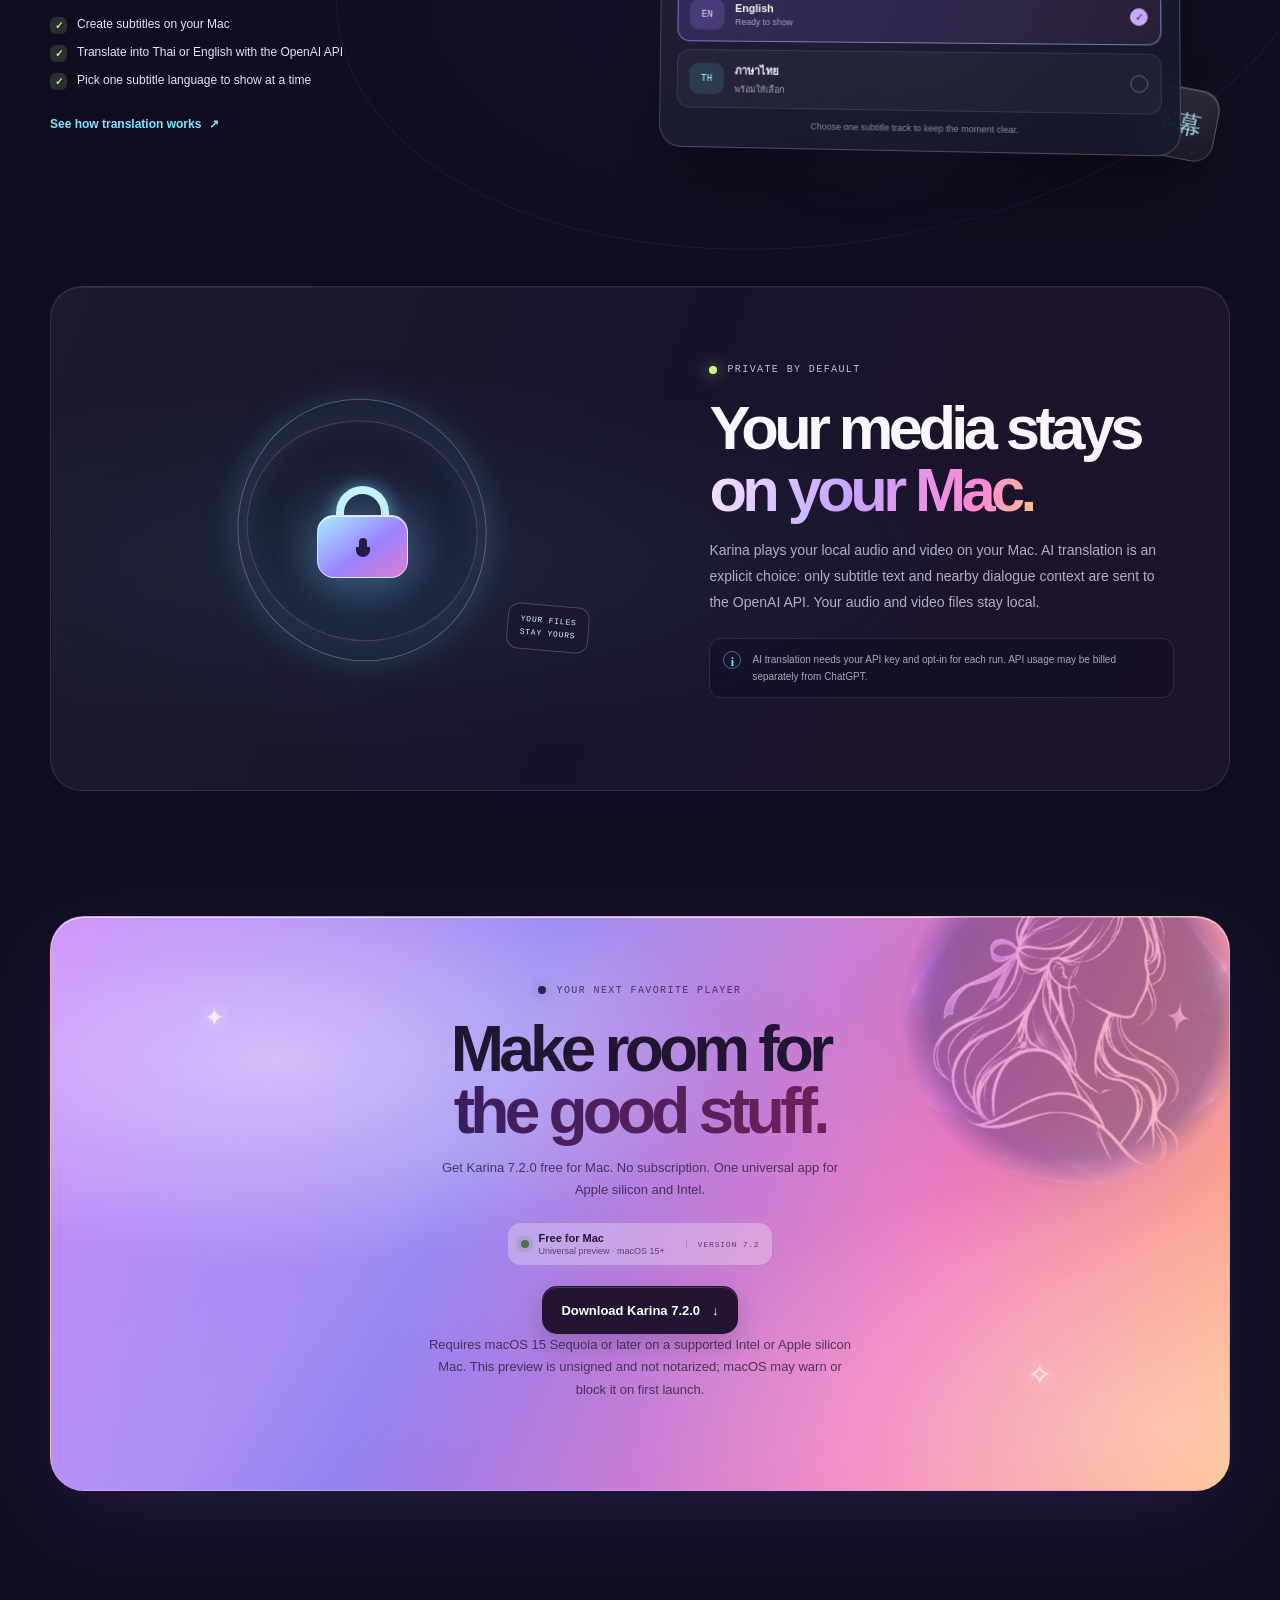
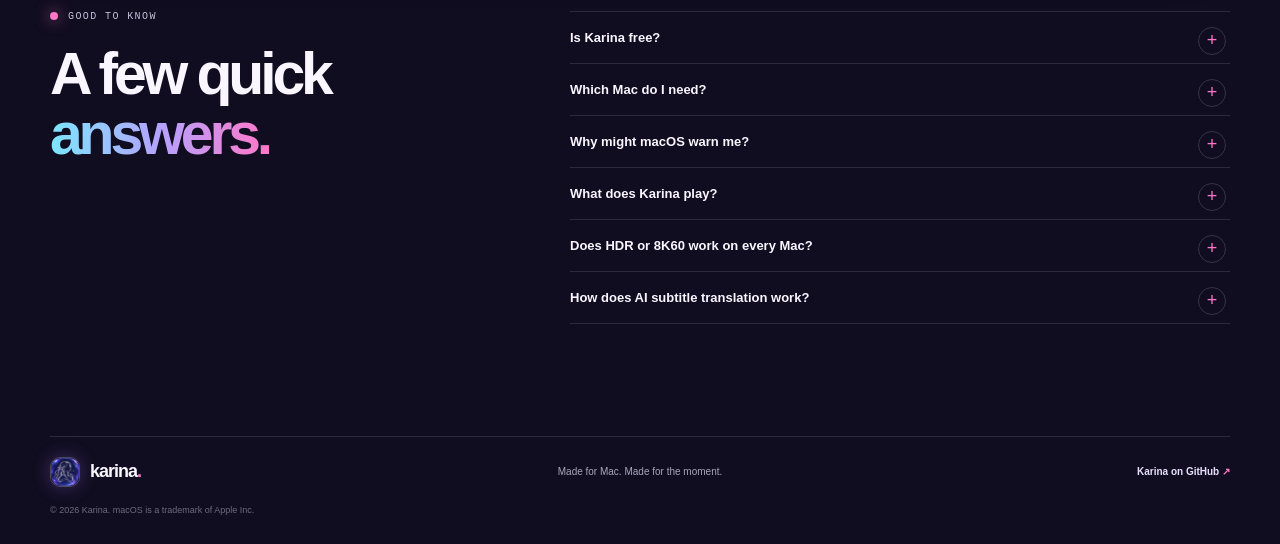
==== commit 168e0bf1: "Show Karina features and publish 7.2 update feed" ====
--- a/public/index.html
+++ b/public/index.html
@@ -29,6 +29,7 @@
       </button>
       <nav class="site-nav" id="site-nav" aria-label="Main navigation">
         <a href="#experience">Experience</a>
+        <a href="#features">Features</a>
         <a href="#subtitles">AI subtitles</a>
         <a href="#privacy">Privacy</a>
         <a class="nav-download" href="#download">Free for Mac <span aria-hidden="true">↗</span></a>
@@ -121,6 +122,86 @@
         <p class="fine-print section-wrap">Playback support and performance depend on the file's codec and bitrate, Mac hardware, available memory, thermals and display. 8K60 HDR cannot be guaranteed on every setup.</p>
       </section>
 
+      <section class="toolkit section-wrap" id="features" aria-labelledby="features-title">
+        <div class="toolkit-heading" data-reveal>
+          <div>
+            <p class="eyebrow"><span class="eyebrow-dot eyebrow-dot--cyan"></span> EVERYTHING IN YOUR CONTROL</p>
+            <h2 id="features-title">Simple on the surface.<br><em>Remarkable underneath.</em></h2>
+          </div>
+          <p>From your first press of play to the smallest detail, Karina brings a thoughtful set of tools together in one beautiful player.</p>
+        </div>
+        <div class="toolkit-grid">
+          <article class="toolkit-card toolkit-card--violet" data-reveal>
+            <div class="toolkit-card-top"><span class="toolkit-icon" aria-hidden="true">▶</span><span>01 / PLAY</span></div>
+            <h3>A bigger picture.</h3>
+            <p>Settle in, wherever your media takes you.</p>
+            <ul>
+              <li>Native playback with an expanded-format fallback</li>
+              <li>High-resolution and HDR support on capable setups</li>
+              <li>Picture in Picture and full-screen viewing</li>
+              <li>Decrypted DVD and Blu-ray images and folders</li>
+            </ul>
+          </article>
+          <article class="toolkit-card toolkit-card--pink" data-reveal>
+            <div class="toolkit-card-top"><span class="toolkit-icon" aria-hidden="true">✦</span><span>02 / SUBTITLES</span></div>
+            <h3>Every word matters.</h3>
+            <p>Make captions feel just right for the moment.</p>
+            <ul>
+              <li>Embedded tracks and SRT, VTT, ASS and SSA files</li>
+              <li>On-device speech recognition for supported languages</li>
+              <li>Optional AI translation into Thai or English</li>
+              <li>Adjust subtitle size, position and timing</li>
+            </ul>
+          </article>
+          <article class="toolkit-card toolkit-card--cyan" data-reveal>
+            <div class="toolkit-card-top"><span class="toolkit-icon" aria-hidden="true">♫</span><span>03 / SOUND</span></div>
+            <h3>Hear it your way.</h3>
+            <p>Choose the soundtrack and shape the sound.</p>
+            <ul>
+              <li>Choose audio tracks and a preferred language</li>
+              <li>10-band equalizer and presets on AVPlayer audio</li>
+              <li>Audio output selection on supported routes</li>
+              <li>Album art and metadata for music playback</li>
+            </ul>
+          </article>
+          <article class="toolkit-card toolkit-card--lime" data-reveal>
+            <div class="toolkit-card-top"><span class="toolkit-icon" aria-hidden="true">⌘</span><span>04 / CONTROL</span></div>
+            <h3>Make it yours.</h3>
+            <p>Useful controls stay close without getting in the way.</p>
+            <ul>
+              <li>Change playback speed, zoom, rotate and mirror</li>
+              <li>Frame step and capture on supported routes</li>
+              <li>Hover previews, chapters and A–B loops</li>
+              <li>Pin controls, keyboard shortcuts and command palette</li>
+              <li>Automatic update checks with a choice to install</li>
+            </ul>
+          </article>
+          <article class="toolkit-card toolkit-card--peach" data-reveal>
+            <div class="toolkit-card-top"><span class="toolkit-icon" aria-hidden="true">≡</span><span>05 / QUEUE</span></div>
+            <h3>Keep the story going.</h3>
+            <p>Your favorites, organized for the next moment.</p>
+            <ul>
+              <li>Search and reorder the playback queue</li>
+              <li>Shuffle, repeat and play the next item automatically</li>
+              <li>Resume playback and revisit recent files</li>
+              <li>Save markers and open or save M3U8 playlists</li>
+            </ul>
+          </article>
+          <article class="toolkit-card toolkit-card--blue" data-reveal>
+            <div class="toolkit-card-top"><span class="toolkit-icon" aria-hidden="true">↗</span><span>06 / CONNECT</span></div>
+            <h3>More ways to watch.</h3>
+            <p>Bring your media from your network to your screen.</p>
+            <ul>
+              <li>Open supported network streams and SMB shares</li>
+              <li>Pause and rewind live streams with timeshift</li>
+              <li>Record live streams on supported playback routes</li>
+              <li>AirPlay and DLNA casting on supported routes</li>
+            </ul>
+          </article>
+        </div>
+        <p class="toolkit-note">Some features depend on the playback route, file, network device or Mac. AI translation requires your OpenAI API key and opt-in; API charges may apply.</p>
+      </section>
+
       <section class="subtitle-section section-wrap" id="subtitles">
         <div class="subtitle-copy" data-reveal>
           <p class="eyebrow"><span class="eyebrow-dot eyebrow-dot--cyan"></span> EVERY LINE, RIGHT ON TIME</p>
@@ -170,9 +251,9 @@
         <div class="download-content" data-reveal>
           <p class="eyebrow eyebrow--center"><span class="eyebrow-dot"></span> YOUR NEXT FAVORITE PLAYER</p>
           <h2>Make room for<br><span>the good stuff.</span></h2>
-          <p>Get Karina 7.0.0 free for Mac. No subscription. One universal app for Apple silicon and Intel.</p>
-          <div class="download-status"><span class="status-pulse"></span><span><b>Free for Mac</b><small>Universal preview · macOS 15+</small></span><span class="status-version">VERSION 7</span></div>
-          <a class="button button-light" href="https://github.com/notthedream/karina-website/releases/download/karina-v7.0.0-preview/Karina-7.0.0-macOS-universal.zip">Download Karina 7.0.0 <span aria-hidden="true">↓</span></a>
+          <p>Get Karina 7.2.0 free for Mac. No subscription. One universal app for Apple silicon and Intel.</p>
+          <div class="download-status"><span class="status-pulse"></span><span><b>Free for Mac</b><small>Universal preview · macOS 15+</small></span><span class="status-version">VERSION 7.2</span></div>
+          <a class="button button-light" href="https://github.com/notthedream/karina-website/releases/download/karina-v7.2.0-preview/Karina-7.2.0-macOS-universal.zip">Download Karina 7.2.0 <span aria-hidden="true">↓</span></a>
           <p class="download-footnote">Requires macOS 15 Sequoia or later on a supported Intel or Apple silicon Mac. This preview is unsigned and not notarized; macOS may warn or block it on first launch.</p>
         </div>
         <div class="download-portrait" aria-hidden="true"><img src="./assets/karina-dark.jpg" alt=""></div>
@@ -182,8 +263,8 @@
       <section class="faq section-wrap" aria-labelledby="faq-title">
         <div class="faq-heading" data-reveal><p class="eyebrow"><span class="eyebrow-dot eyebrow-dot--pink"></span> GOOD TO KNOW</p><h2 id="faq-title">A few quick<br><em>answers.</em></h2></div>
         <div class="faq-list" data-reveal>
-          <details><summary>Is Karina free?</summary><p>Yes. Karina is free to download and has no subscription. Download the Karina 7.0.0 universal preview above.</p></details>
-          <details><summary>Which Mac do I need?</summary><p>Karina 7.0.0 requires macOS 15 Sequoia or later and runs on supported Intel and Apple silicon Macs. Your Mac must be able to run macOS 15; playback performance depends on the Mac and media file.</p></details>
+          <details><summary>Is Karina free?</summary><p>Yes. Karina is free to download and has no subscription. Download the Karina 7.2.0 universal preview above.</p></details>
+          <details><summary>Which Mac do I need?</summary><p>Karina 7.2.0 requires macOS 15 Sequoia or later and runs on supported Intel and Apple silicon Macs. Your Mac must be able to run macOS 15; playback performance depends on the Mac and media file.</p></details>
           <details><summary>Why might macOS warn me?</summary><p>This preview is not signed with a Developer ID and has not been notarized by Apple, so Gatekeeper may warn or block it when first opened. A signed, notarized download will follow when Developer ID signing is configured.</p></details>
           <details><summary>What does Karina play?</summary><p>Karina plays local audio and video, using native macOS playback first and expanded-format support when needed. The exact formats and smoothness depend on the file and your Mac.</p></details>
           <details><summary>Does HDR or 8K60 work on every Mac?</summary><p>No player can promise that. HDR and high-resolution playback depend on the codec, bitrate, hardware decoder, memory bandwidth, thermals and display path.</p></details>
--- a/public/styles.css
+++ b/public/styles.css
@@ -64,6 +64,10 @@
 .hero-visual::before { position: absolute; z-index: -2; width: min(540px, 100%); aspect-ratio: 1; border-radius: 50%; content: ''; background: radial-gradient(circle, rgba(128,92,242,.3) 0%, rgba(207,81,194,.15) 43%, transparent 72%); filter: blur(12px); }
 .hero-orb { position: absolute; top: 12px; left: 50%; width: min(430px, 80%); aspect-ratio: 1; transform: translateX(-50%); filter: drop-shadow(0 28px 85px rgba(123, 83, 234, .32)); animation: float 7s ease-in-out infinite; }
 .hero-icon { display: block; width: 100%; height: 100%; object-fit: contain; mix-blend-mode: screen; }
+.hero-icon, .download-portrait img {
+  -webkit-mask-image: radial-gradient(ellipse closest-side at center, #000 82%, transparent 100%);
+  mask-image: radial-gradient(ellipse closest-side at center, #000 82%, transparent 100%);
+}
 .orb-halo { position: absolute; z-index: -1; inset: 13%; border: 1px solid rgba(225,198,255,.38); border-radius: 48% 52% 56% 44%; background: radial-gradient(circle at 42% 31%, rgba(254,205,255,.14), transparent 43%), radial-gradient(circle, rgba(120,81,255,.12), transparent 68%); box-shadow: 0 0 44px rgba(181,126,255,.28), inset 0 0 54px rgba(181,126,255,.22); transform: rotate(-12deg); }
 .orbit { position: absolute; left: 50%; top: 17%; width: 510px; height: 275px; border: 1px solid rgba(211,185,255,.15); border-radius: 50%; transform: translateX(-50%) rotate(-23deg); }
 .orbit--inner { width: 410px; height: 225px; border-color: rgba(255,160,225,.13); transform: translateX(-50%) rotate(32deg); }
@@ -126,6 +130,28 @@
 .format-pills { display: flex; gap: 6px; margin-top: auto; }
 .format-pills span { padding: 6px 8px; border: 1px solid rgba(255,255,255,.25); border-radius: 8px; color: #ffefde; font-family: var(--mono); font-size: 7px; letter-spacing: .05em; }
 .fine-print { margin-top: 18px; color: #77728c; font-size: 10px; line-height: 1.6; text-align: center; }
+
+.toolkit { padding: 14px 0 100px; }
+.toolkit-heading { display: flex; align-items: end; justify-content: space-between; gap: 32px; margin-bottom: 38px; }
+.toolkit-heading h2 { margin: 0; font-size: clamp(38px, 4.5vw, 62px); line-height: 1.03; letter-spacing: -.065em; }
+.toolkit-heading h2 em { color: #c2a7ff; font-style: normal; }
+.toolkit-heading > p { max-width: 350px; margin: 0 0 4px; color: var(--muted); font-size: 14px; line-height: 1.8; }
+.toolkit-grid { display: grid; grid-template-columns: repeat(3, minmax(0, 1fr)); gap: 15px; }
+.toolkit-card { --accent: #c2a7ff; position: relative; min-width: 0; padding: 26px 25px 27px; overflow: hidden; border: 1px solid rgba(231, 221, 255, .13); border-radius: 23px; background: linear-gradient(145deg, rgba(58, 49, 83, .57), rgba(23, 22, 40, .8)); box-shadow: inset 0 1px rgba(255,255,255,.08), 0 16px 40px rgba(0,0,0,.12); }
+.toolkit-card::before { position: absolute; top: -95px; right: -65px; width: 190px; height: 190px; border-radius: 50%; background: var(--accent); opacity: .12; filter: blur(45px); content: ''; pointer-events: none; }
+.toolkit-card--pink { --accent: #ff9cd7; }
+.toolkit-card--cyan { --accent: #88e5ff; }
+.toolkit-card--lime { --accent: #c9ff82; }
+.toolkit-card--peach { --accent: #ffbd9b; }
+.toolkit-card--blue { --accent: #99baff; }
+.toolkit-card-top { position: relative; display: flex; align-items: center; justify-content: space-between; margin-bottom: 24px; color: var(--accent); font-family: var(--mono); font-size: 9px; letter-spacing: .1em; }
+.toolkit-icon { display: grid; width: 43px; height: 43px; place-items: center; border: 1px solid rgba(255,255,255,.17); border-radius: 14px; background: rgba(255,255,255,.06); color: var(--accent); font-family: var(--sans); font-size: 19px; box-shadow: inset 0 1px rgba(255,255,255,.1); }
+.toolkit-card h3 { position: relative; margin: 0 0 7px; font-size: 22px; letter-spacing: -.045em; }
+.toolkit-card > p { position: relative; min-height: 43px; margin: 0 0 18px; color: #bcb5cf; font-size: 12px; line-height: 1.65; }
+.toolkit-card ul { position: relative; display: grid; gap: 11px; padding: 18px 0 0; margin: 0; border-top: 1px solid rgba(255,255,255,.1); list-style: none; }
+.toolkit-card li { position: relative; padding-left: 15px; color: #e0dbea; font-size: 12px; line-height: 1.5; }
+.toolkit-card li::before { position: absolute; left: 0; top: .55em; width: 5px; height: 5px; border-radius: 50%; background: var(--accent); box-shadow: 0 0 10px var(--accent); content: ''; }
+.toolkit-note { max-width: 850px; margin: 20px 0 0; color: #918ba5; font-size: 11px; line-height: 1.7; }
 
 .subtitle-section { position: relative; display: grid; grid-template-columns: .85fr 1.15fr; align-items: center; gap: 80px; padding: 94px 0 117px; }
 .subtitle-section::before { position: absolute; z-index: -1; top: 3%; right: -8vw; width: 78vw; height: 90%; border: 1px solid rgba(171,145,255,.09); border-radius: 50%; content: ''; background: radial-gradient(ellipse, rgba(106,76,177,.11), transparent 68%); transform: rotate(-9deg); }
@@ -223,6 +249,10 @@
   .statement { padding-top: 80px; padding-bottom: 82px; }
   .feature-grid { grid-template-columns: 1fr; max-width: 580px; margin: auto; }
   .feature-card { min-height: 300px; }
+  .toolkit { padding-bottom: 70px; }
+  .toolkit-heading { align-items: start; flex-direction: column; gap: 16px; }
+  .toolkit-heading > p { max-width: 620px; }
+  .toolkit-grid { grid-template-columns: repeat(2, minmax(0, 1fr)); }
   .subtitle-section { grid-template-columns: 1fr; gap: 22px; padding: 55px 0 88px; }
   .subtitle-copy { max-width: 630px; }.caption-stage { max-width: 600px; width: 100%; margin: auto; }
   .privacy-section { grid-template-columns: .8fr 1.2fr; gap: 30px; padding-inline: 30px; }
@@ -240,6 +270,11 @@
   .site-nav { position: absolute; top: calc(100% + 9px); right: 0; left: 0; display: none; align-items: stretch; gap: 4px; padding: 9px; border: 1px solid rgba(255,255,255,.13); border-radius: 19px; background: rgba(22,18,39,.96); box-shadow: 0 18px 40px rgba(0,0,0,.34); backdrop-filter: blur(20px); }
   .site-nav.is-open { display: flex; flex-direction: column; }
   .site-nav a { padding: 13px 12px; border-radius: 12px; }.site-nav a:hover { background: rgba(255,255,255,.06); }.site-nav .nav-download { text-align: center; }
+  .toolkit { padding-bottom: 42px; }
+  .toolkit-grid { grid-template-columns: 1fr; }
+  .toolkit-heading h2 { font-size: clamp(34px, 9vw, 44px); }
+  .toolkit-card { padding: 23px 21px; }
+  .toolkit-card > p { min-height: 0; }
   .hero { padding-top: 62px; }
   .hero h1 { font-size: clamp(42px, 12vw, 62px); }
   .hero-lede { font-size: 14px; }
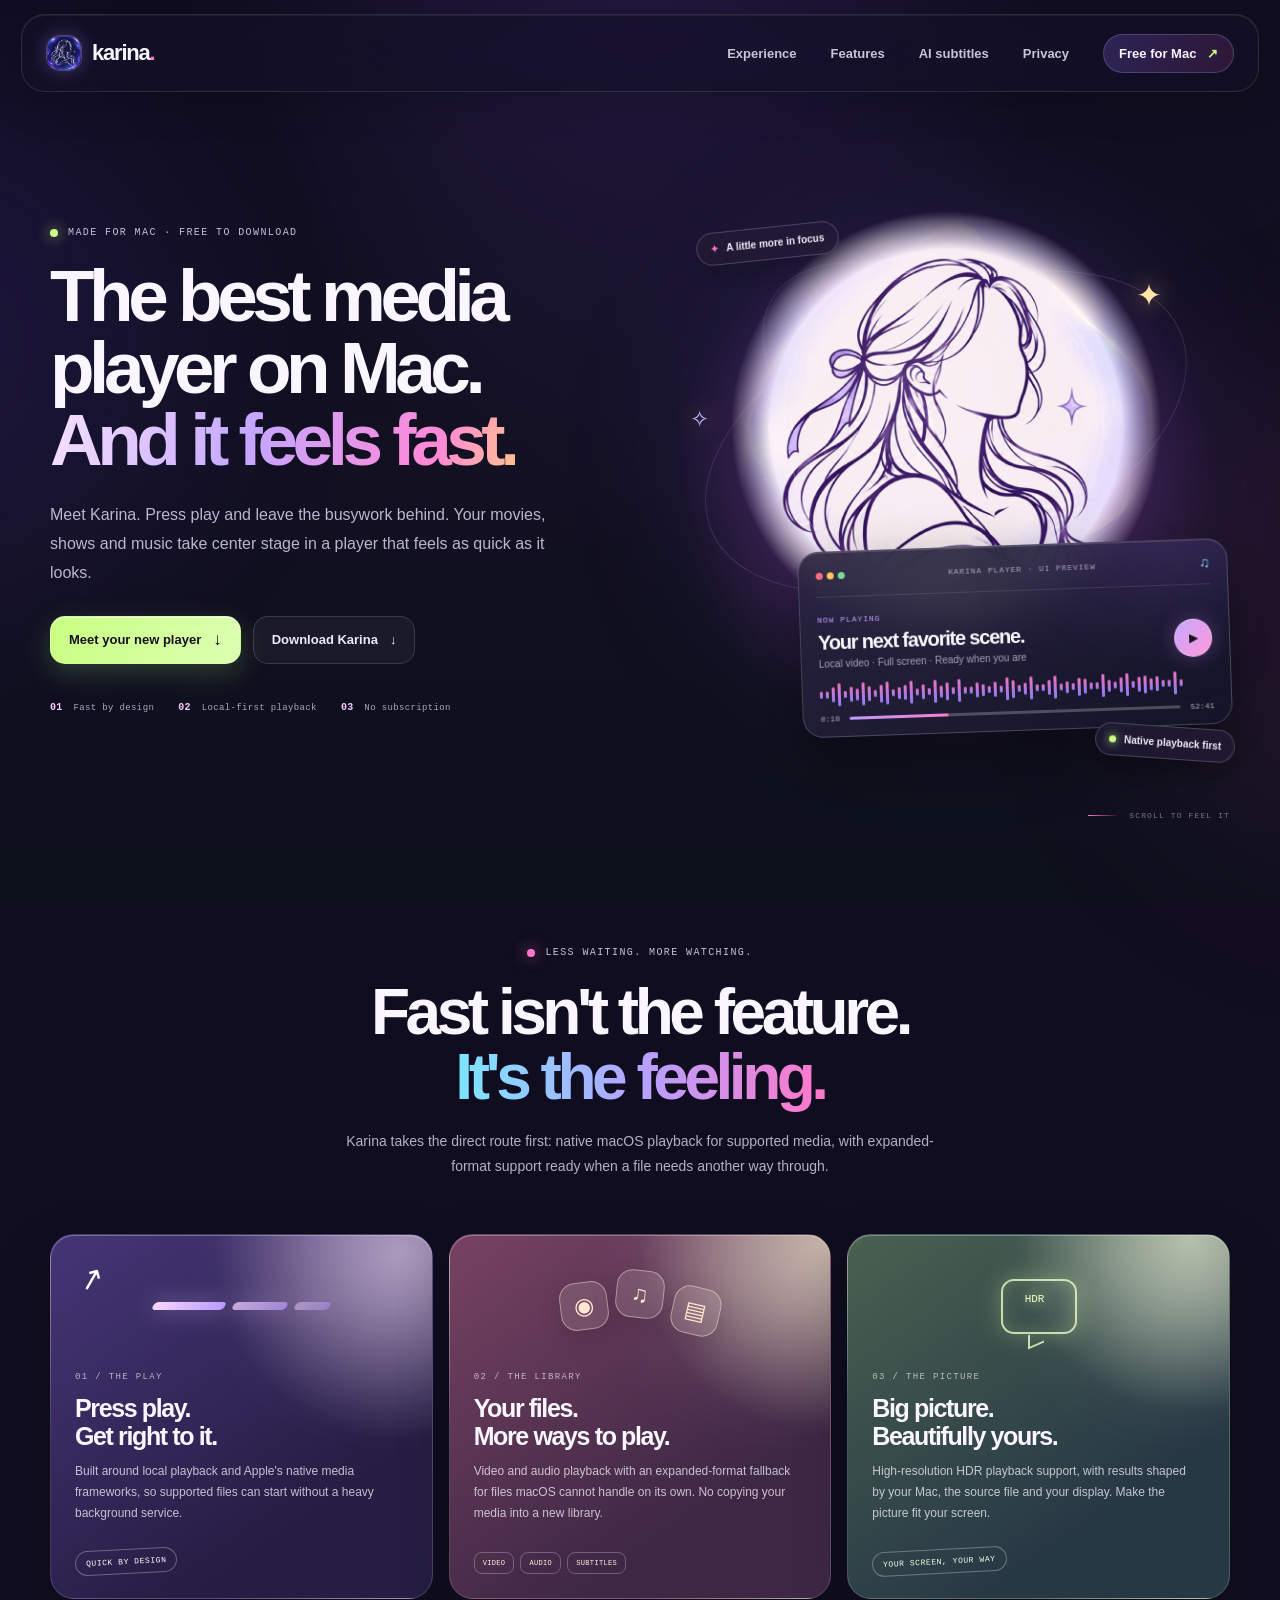
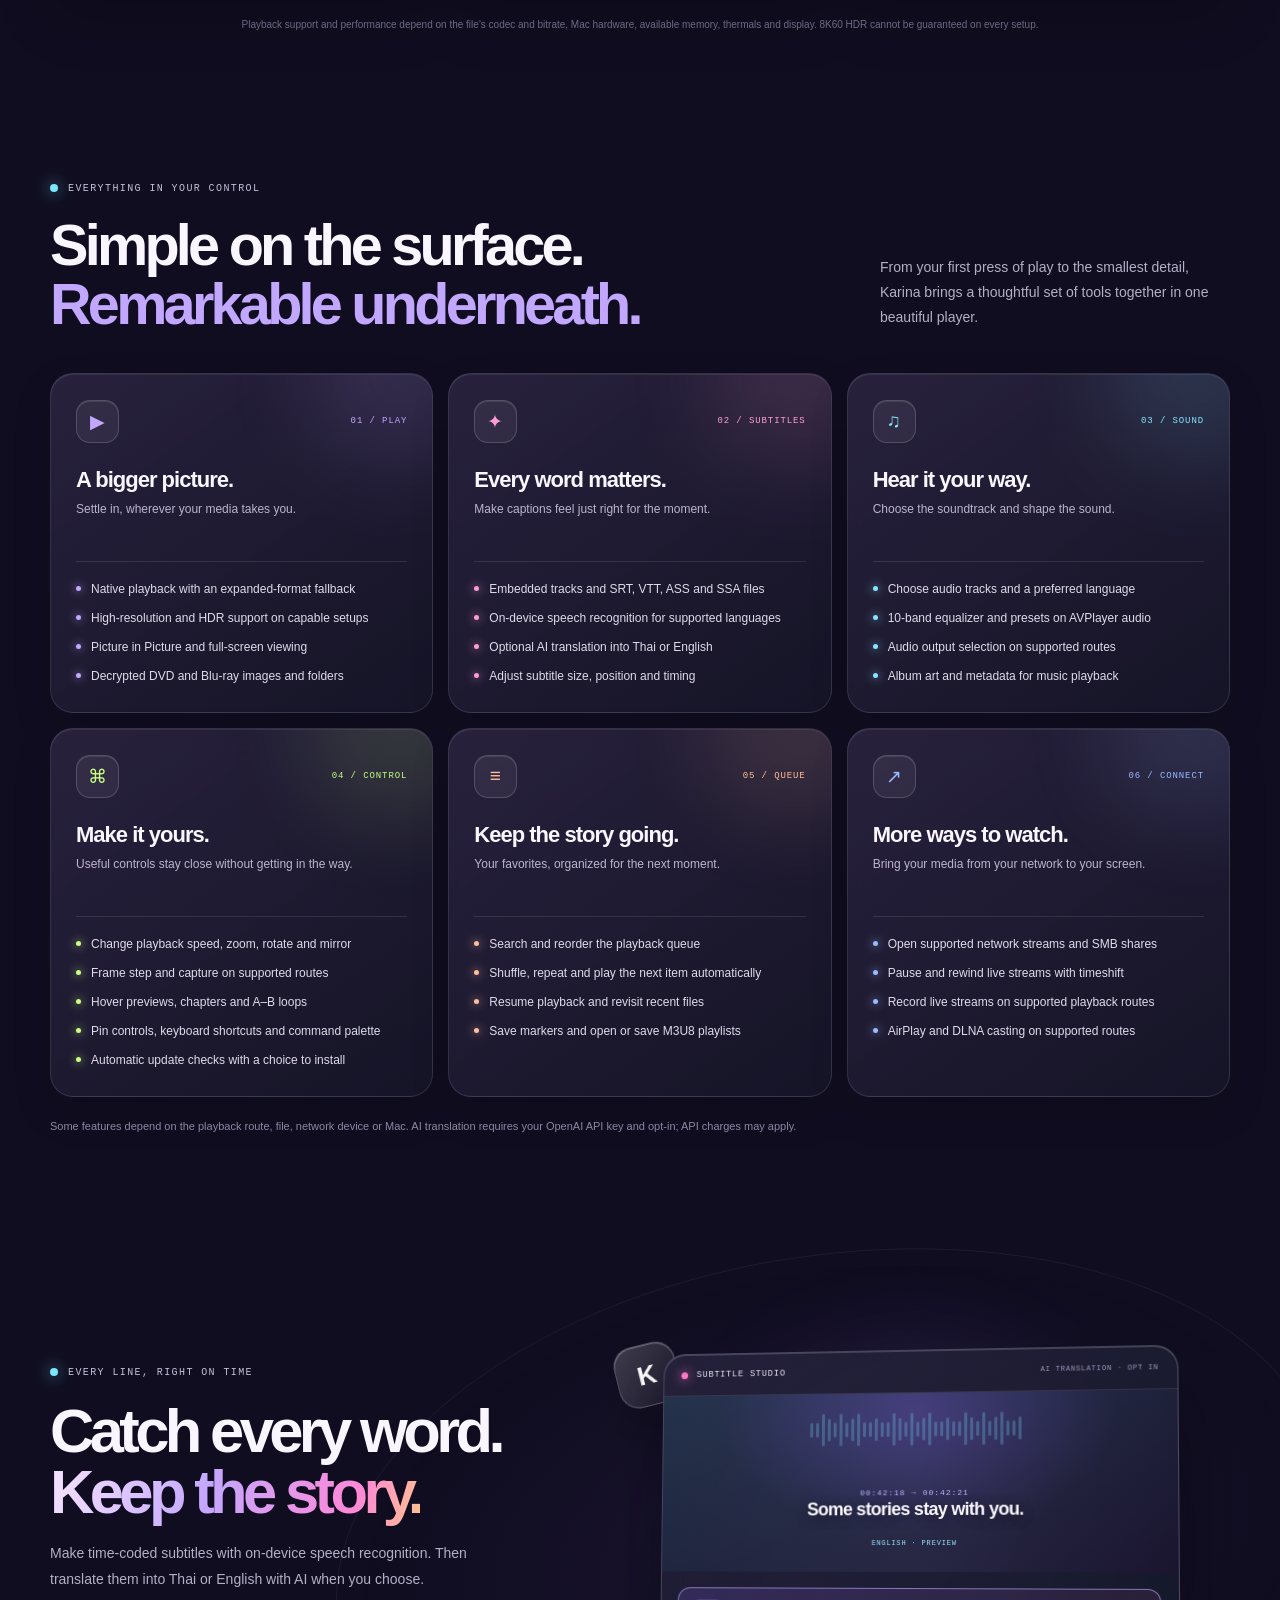
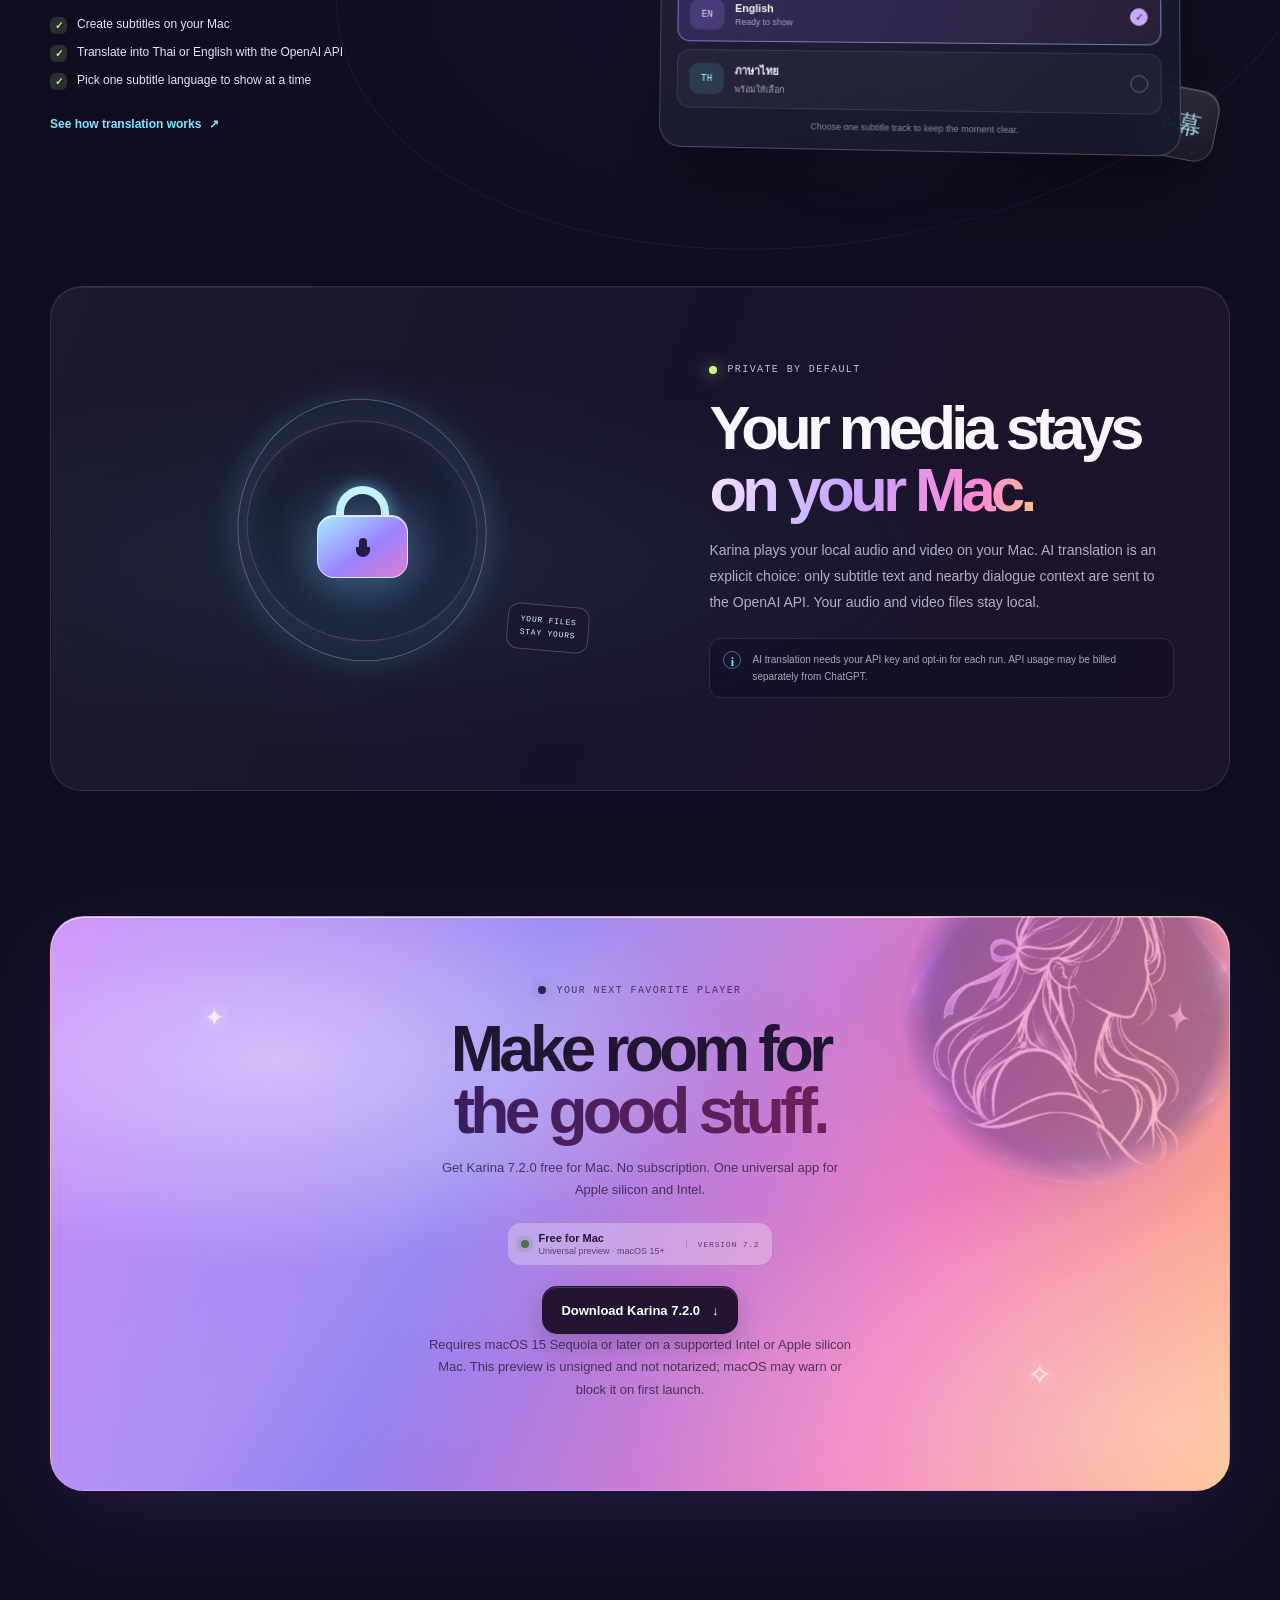
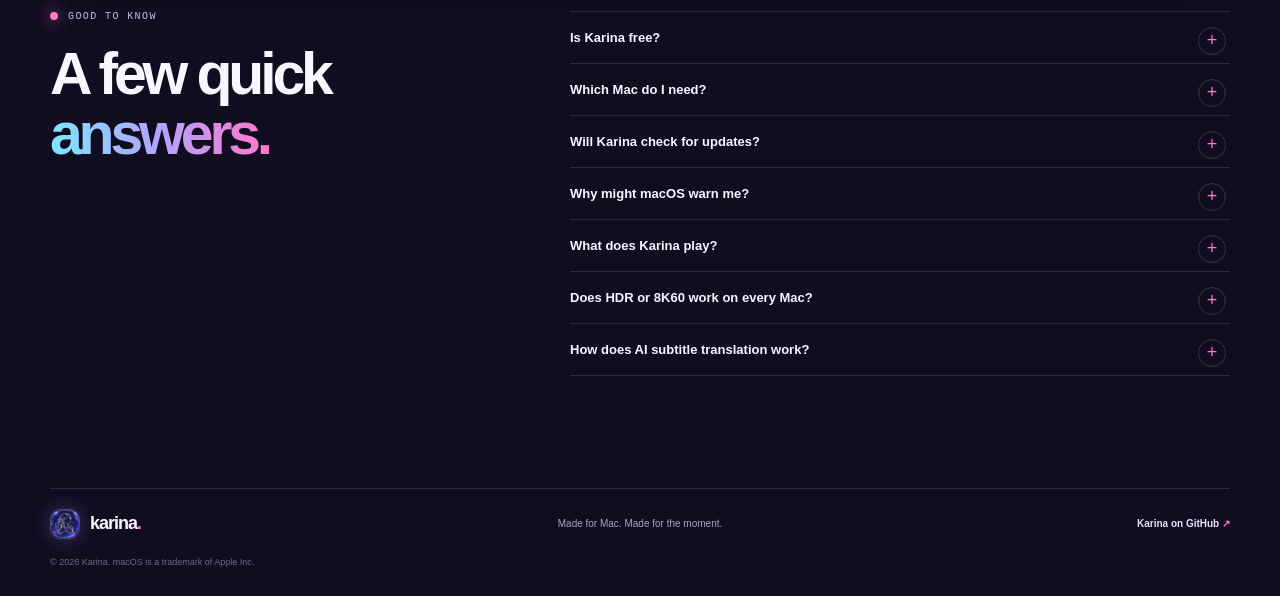
==== commit dcef86a2: "Explain automatic update availability" ====
--- a/public/index.html
+++ b/public/index.html
@@ -265,6 +265,7 @@
         <div class="faq-list" data-reveal>
           <details><summary>Is Karina free?</summary><p>Yes. Karina is free to download and has no subscription. Download the Karina 7.2.0 universal preview above.</p></details>
           <details><summary>Which Mac do I need?</summary><p>Karina 7.2.0 requires macOS 15 Sequoia or later and runs on supported Intel and Apple silicon Macs. Your Mac must be able to run macOS 15; playback performance depends on the Mac and media file.</p></details>
+          <details><summary>Will Karina check for updates?</summary><p>Karina 7.2 checks automatically and asks before installing a new version. If you have 7.0 or 7.1, download and install 7.2 once to get future update prompts.</p></details>
           <details><summary>Why might macOS warn me?</summary><p>This preview is not signed with a Developer ID and has not been notarized by Apple, so Gatekeeper may warn or block it when first opened. A signed, notarized download will follow when Developer ID signing is configured.</p></details>
           <details><summary>What does Karina play?</summary><p>Karina plays local audio and video, using native macOS playback first and expanded-format support when needed. The exact formats and smoothness depend on the file and your Mac.</p></details>
           <details><summary>Does HDR or 8K60 work on every Mac?</summary><p>No player can promise that. HDR and high-resolution playback depend on the codec, bitrate, hardware decoder, memory bandwidth, thermals and display path.</p></details>
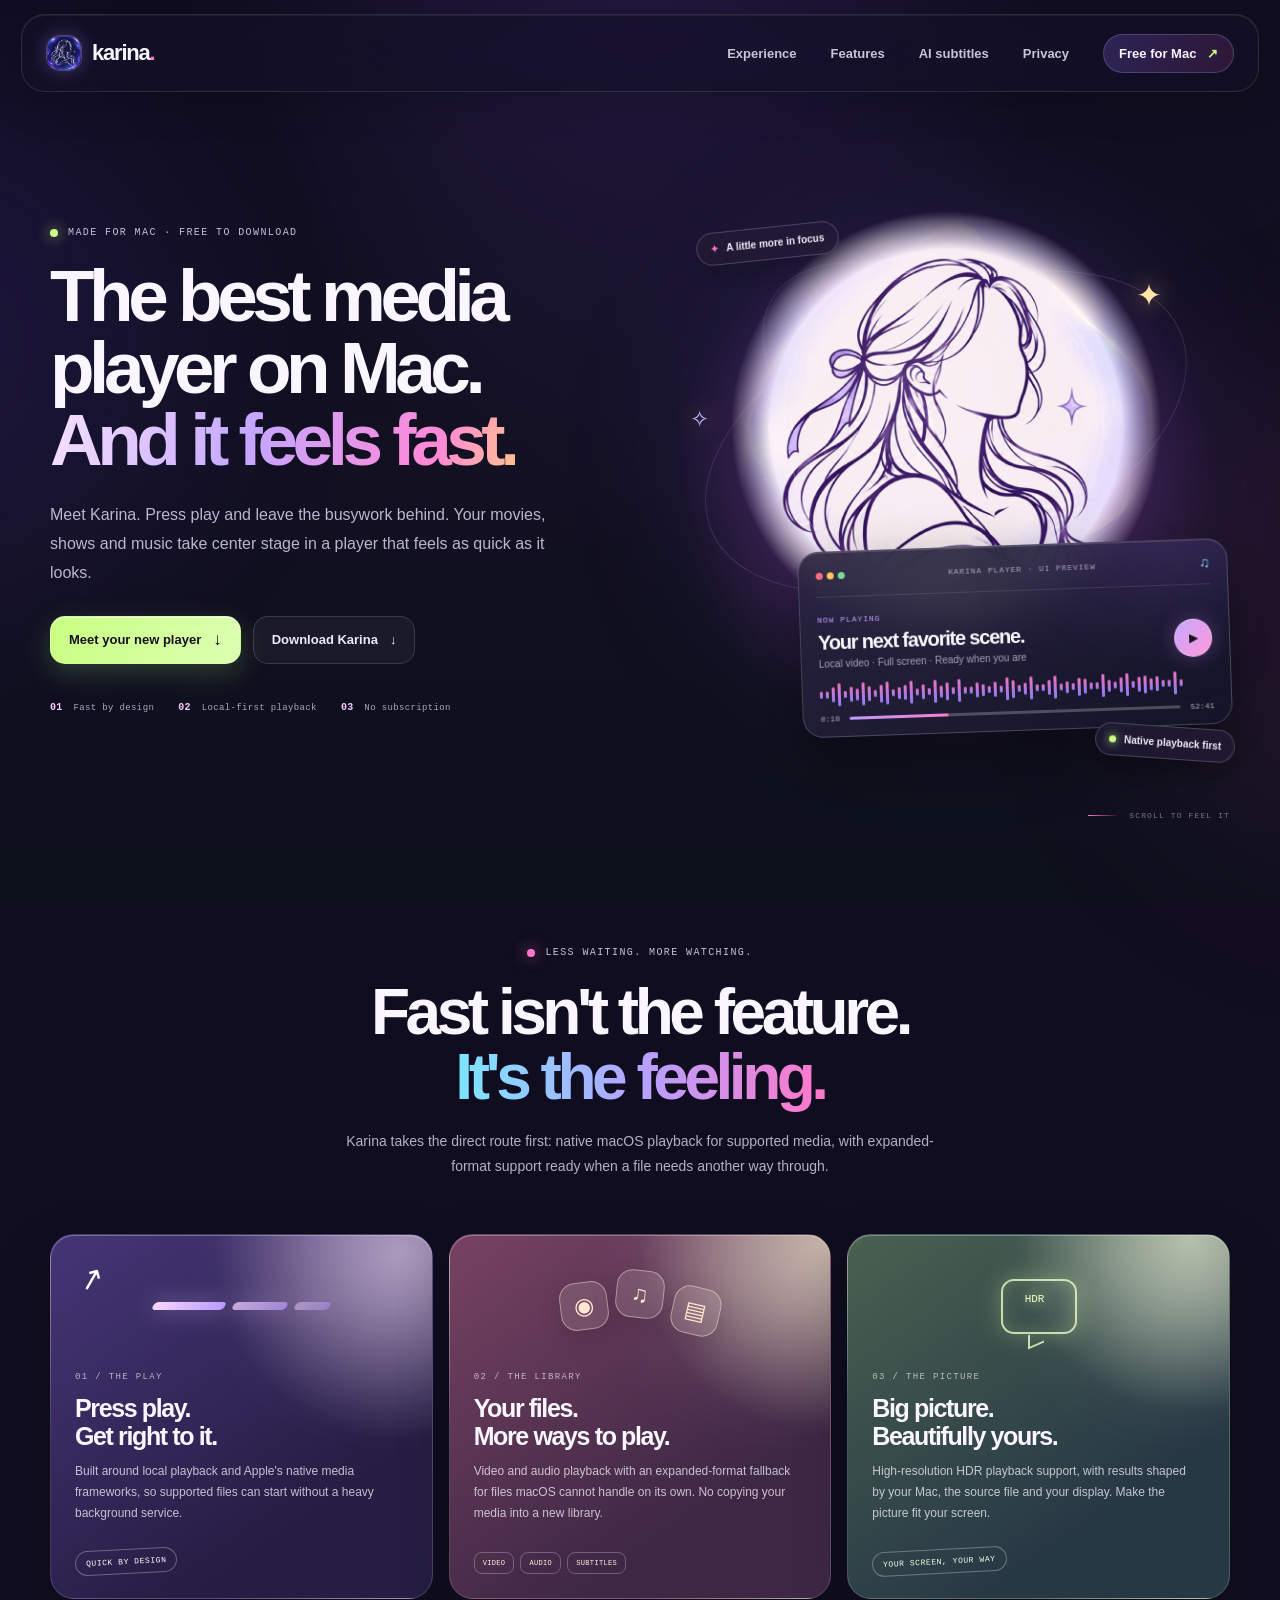
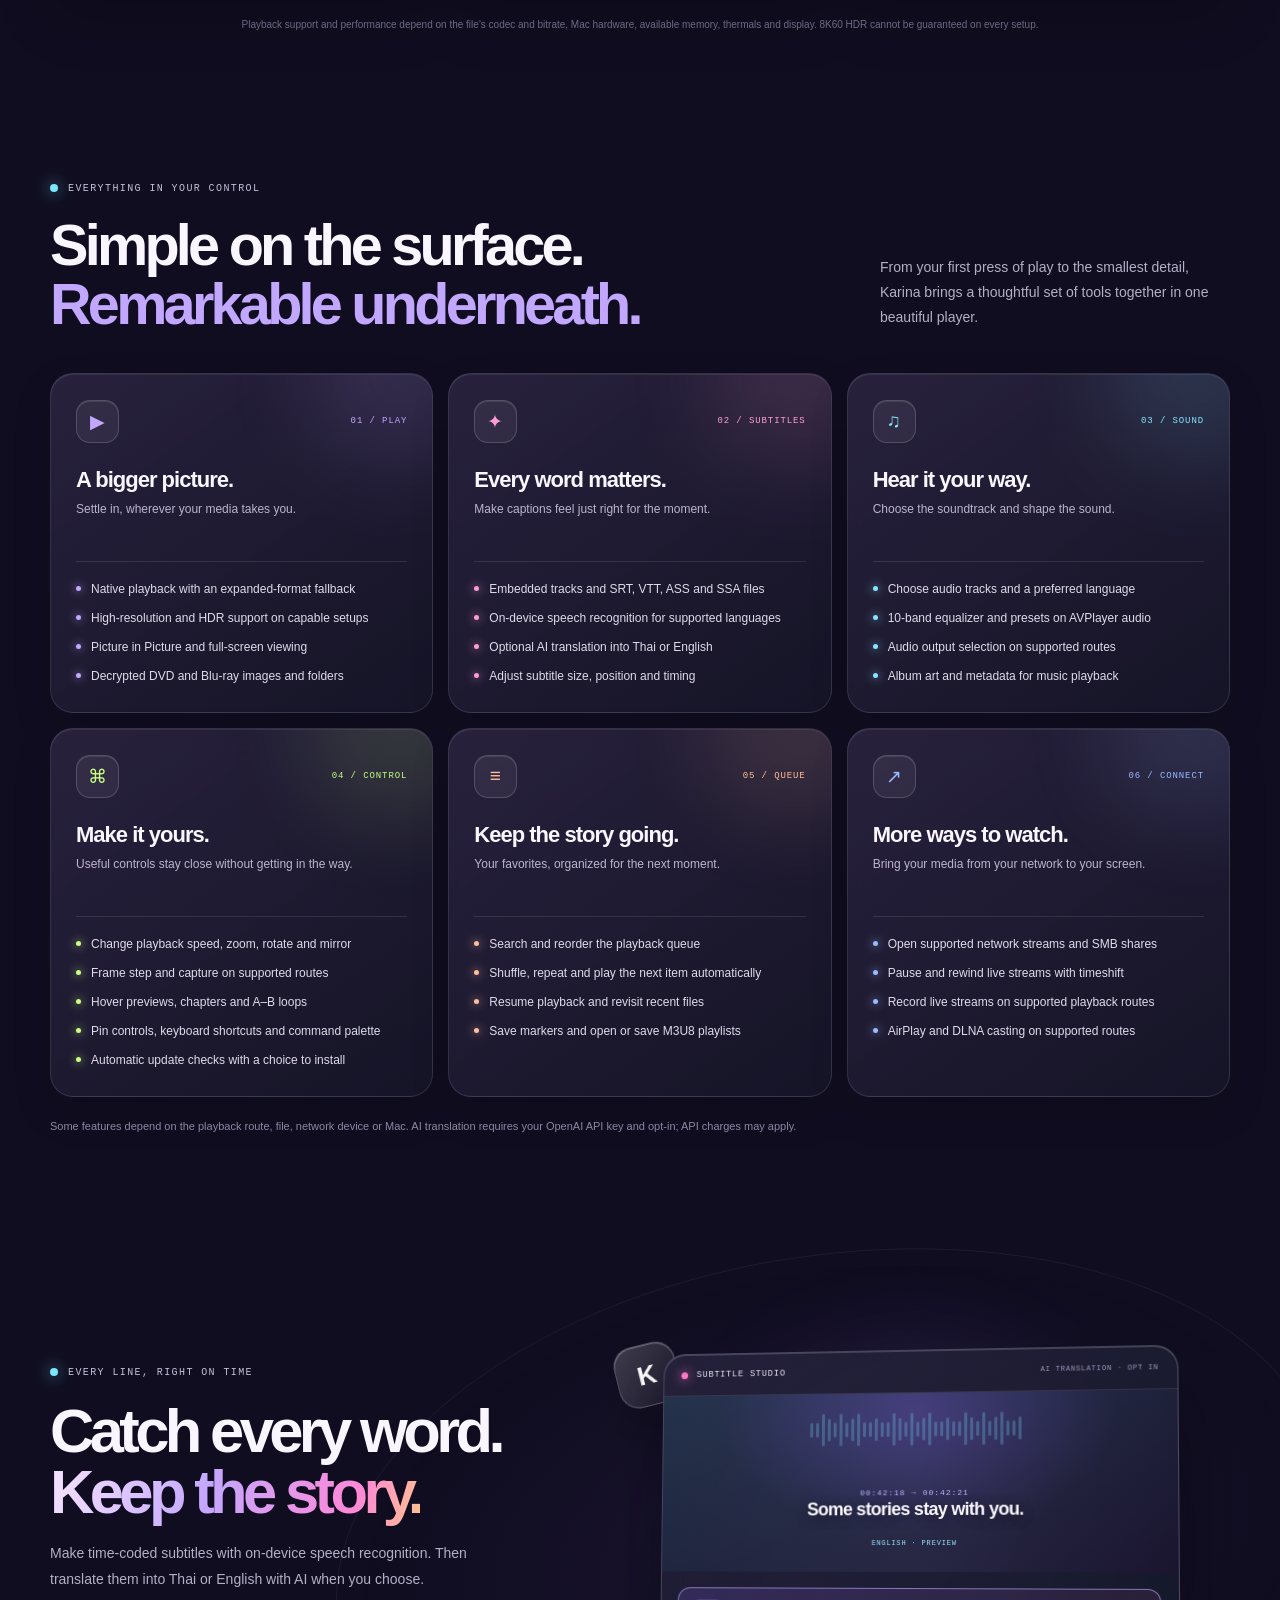
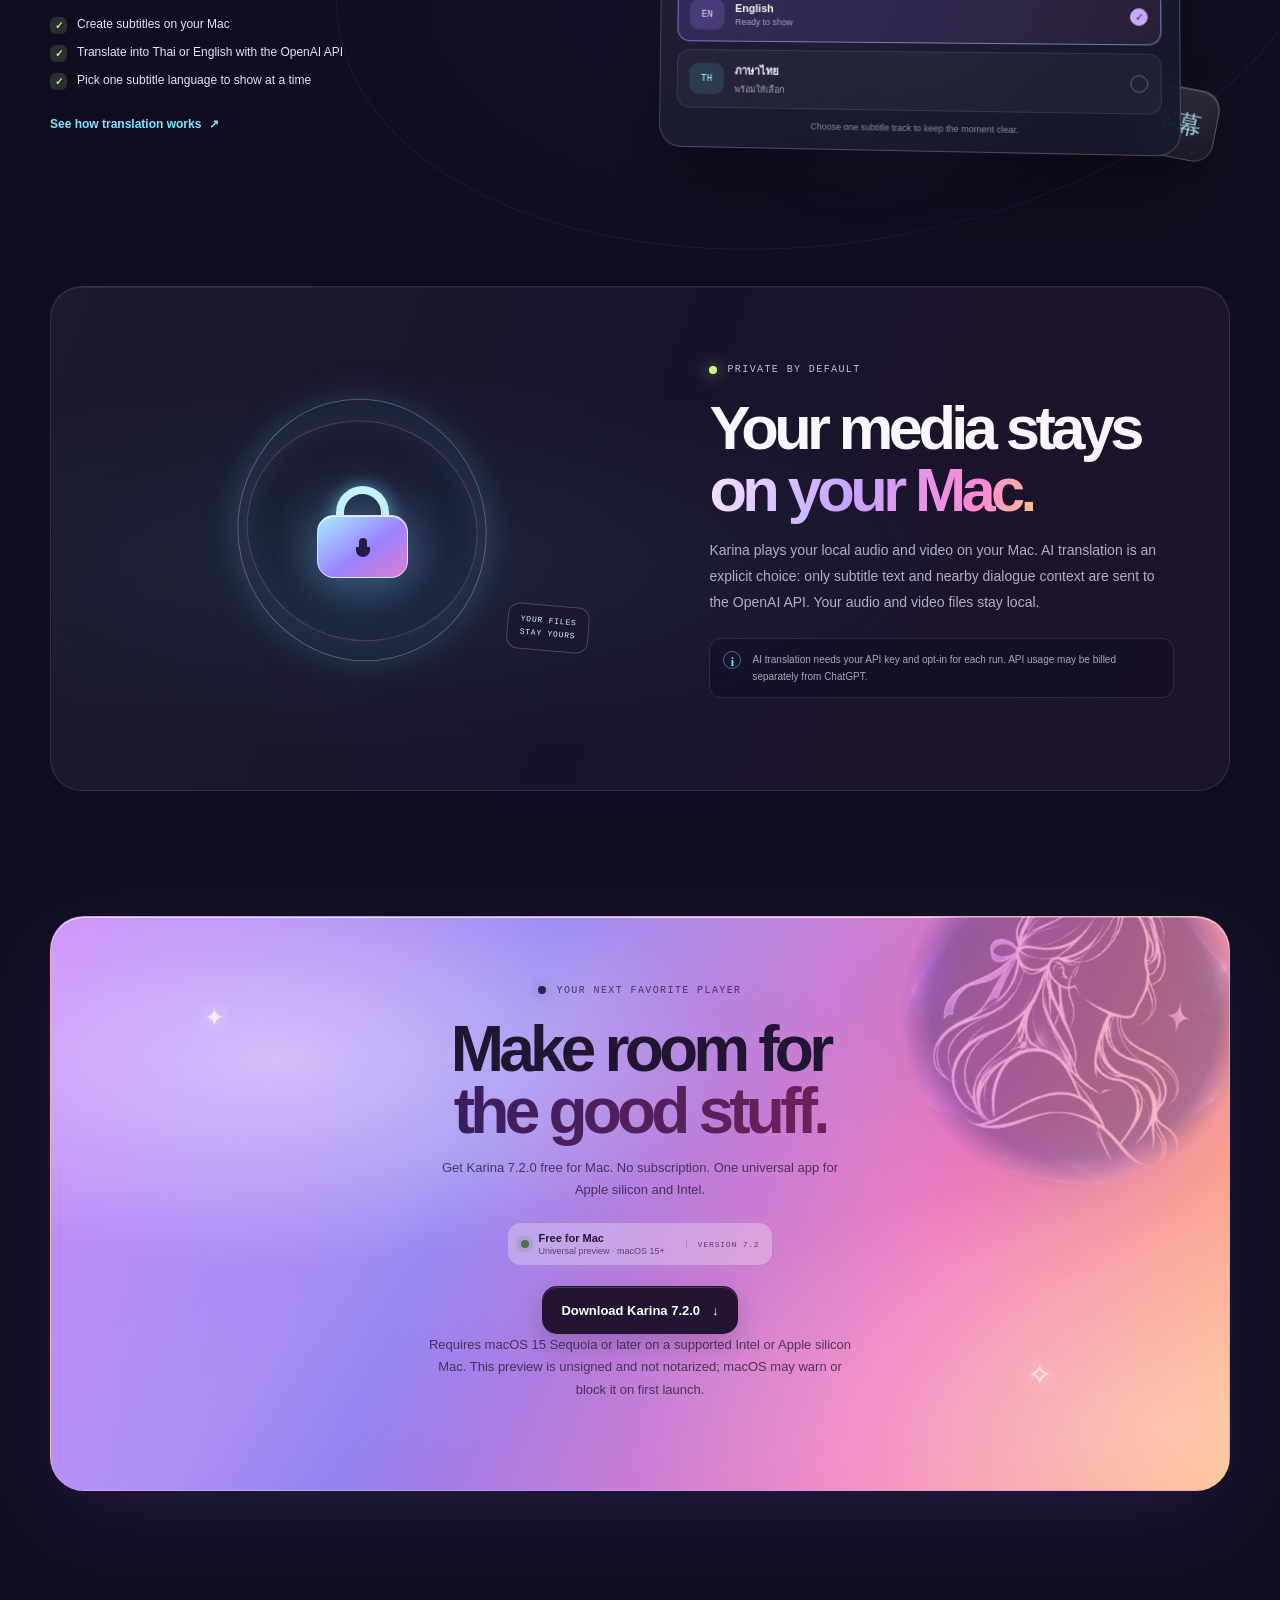
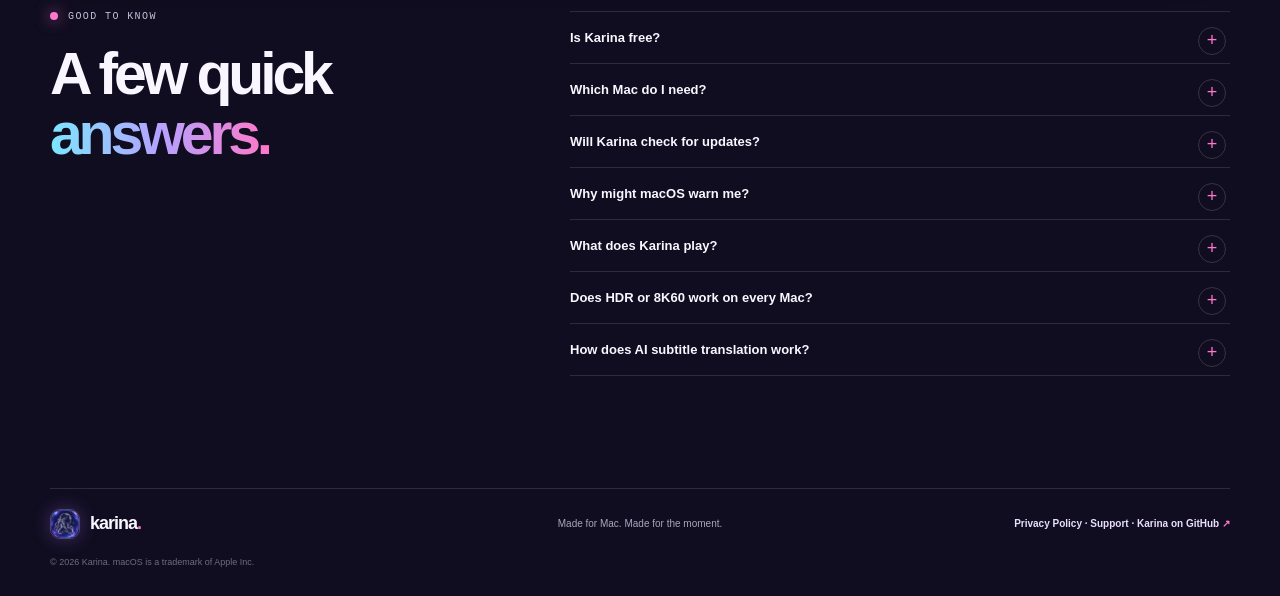
==== commit 69b03041: "Add privacy and support pages" ====
--- a/public/index.html
+++ b/public/index.html
@@ -277,7 +277,7 @@
     <footer class="site-footer section-wrap">
       <a class="brand" href="#top" aria-label="Karina home"><span class="brand-mark"><img src="./assets/karina-dark.jpg" alt=""></span><span>karina<span class="brand-period">.</span></span></a>
       <p>Made for Mac. Made for the moment.</p>
-      <a class="footer-link" href="https://github.com/notthedream/karina-website" target="_blank" rel="noopener noreferrer">Karina on GitHub <span aria-hidden="true">↗</span></a>
+      <nav class="footer-link" aria-label="Footer navigation"><a href="./privacy.html">Privacy Policy</a> · <a href="./support.html">Support</a> · <a href="https://github.com/notthedream/karina-website" target="_blank" rel="noopener noreferrer">Karina on GitHub <span aria-hidden="true">↗</span></a></nav>
       <small>© 2026 Karina. macOS is a trademark of Apple Inc.</small>
     </footer>
   </body>
